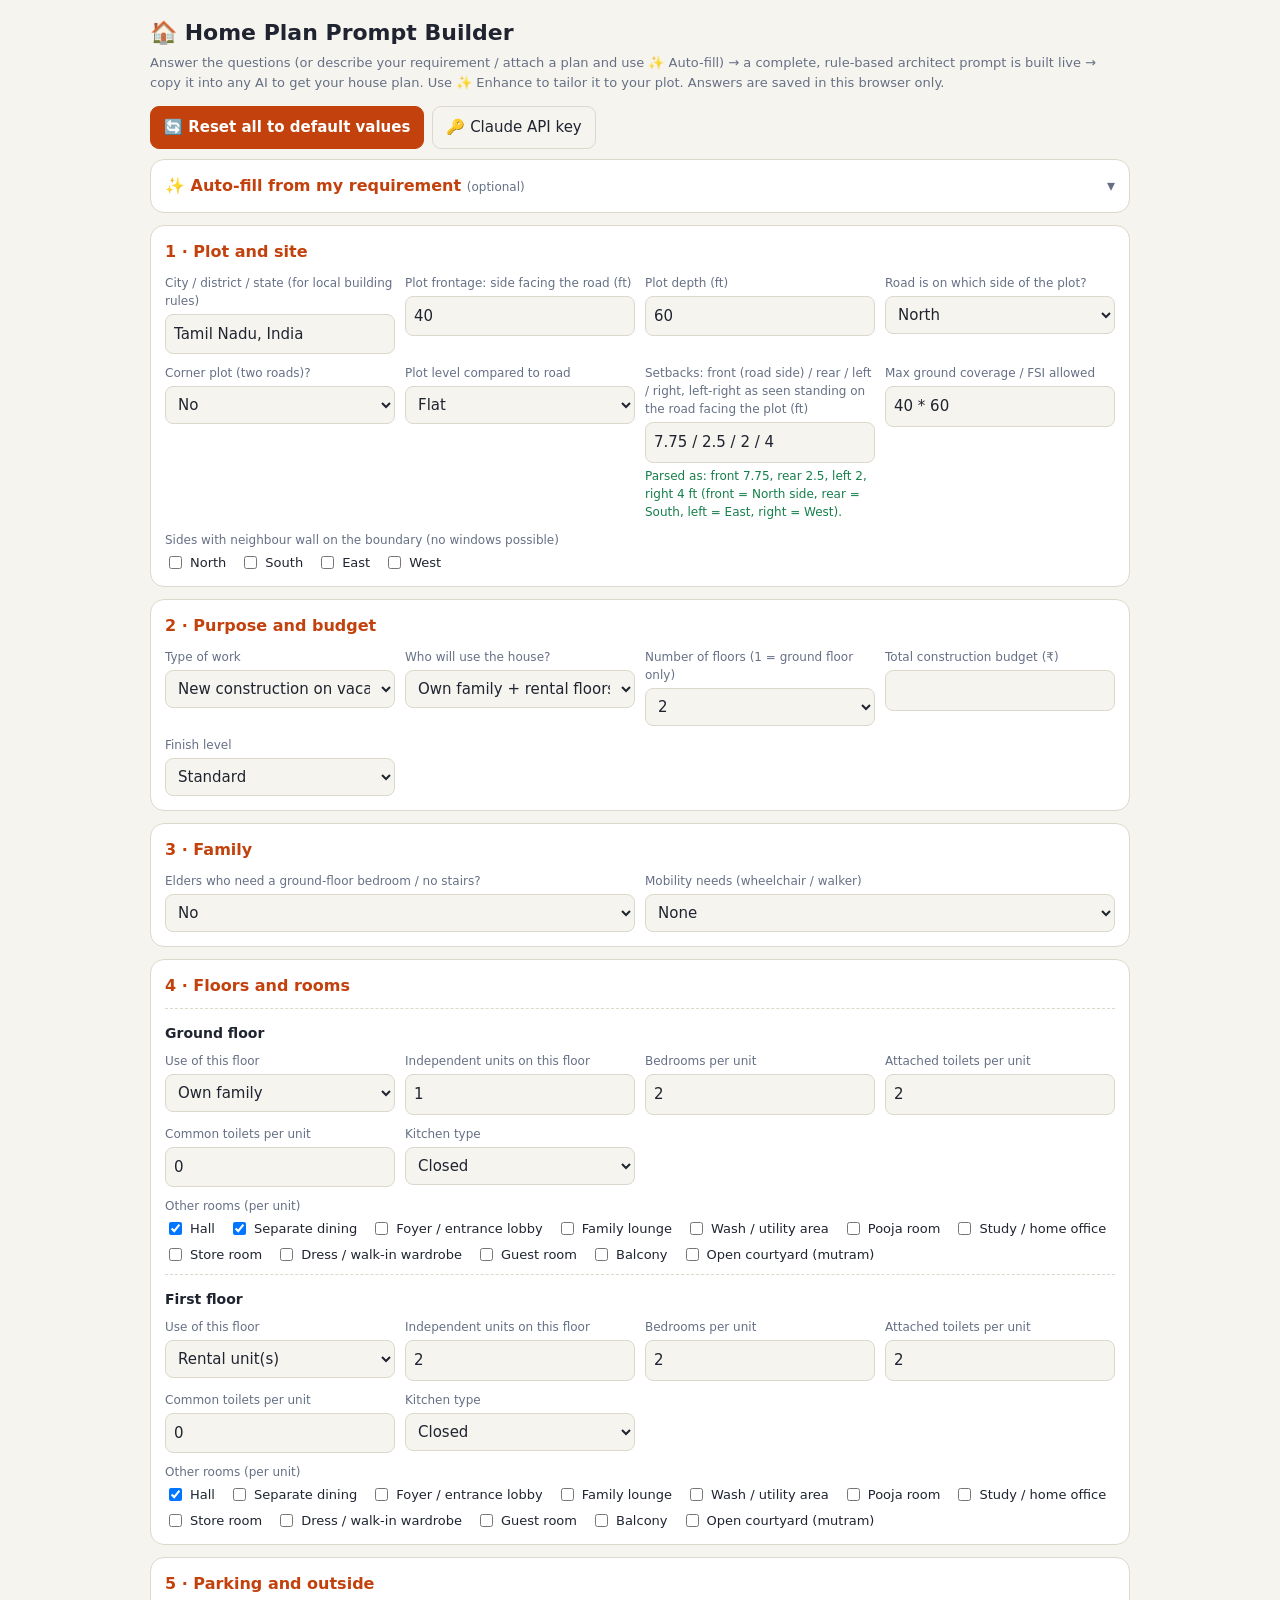
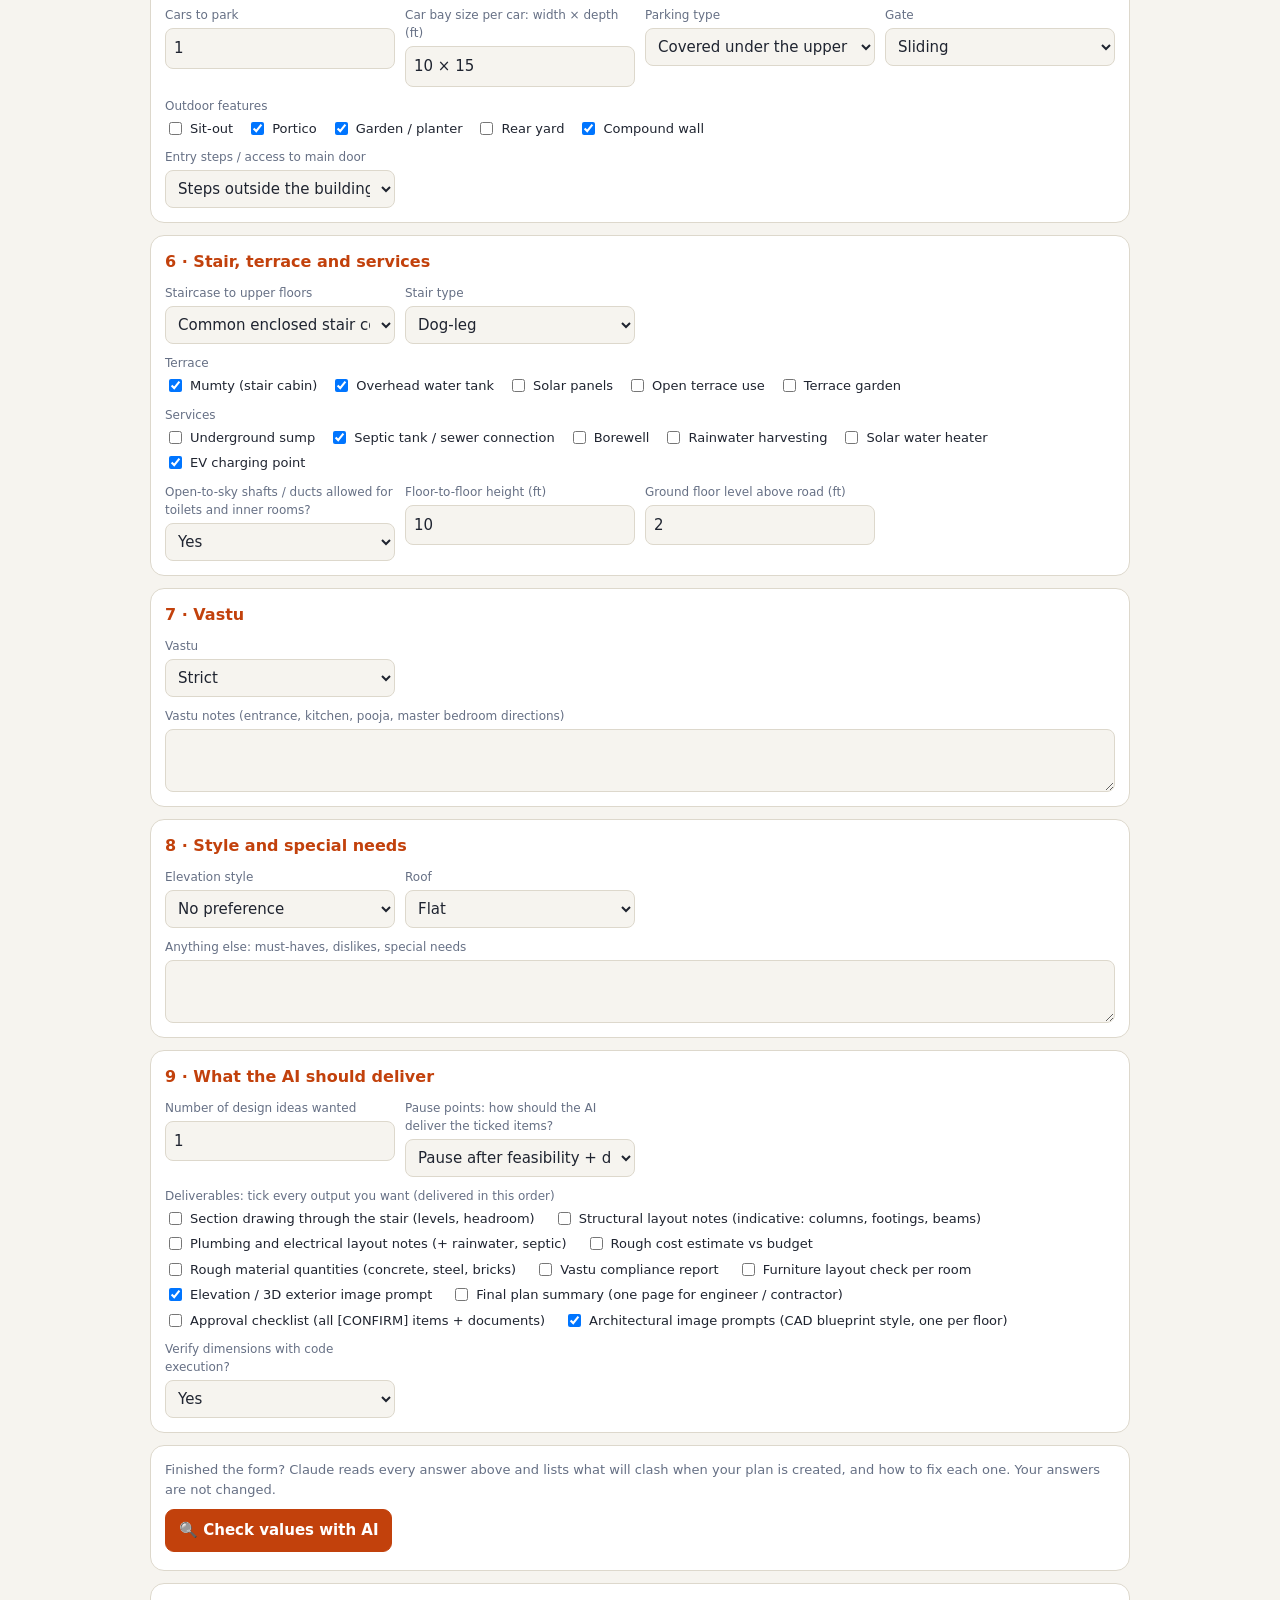
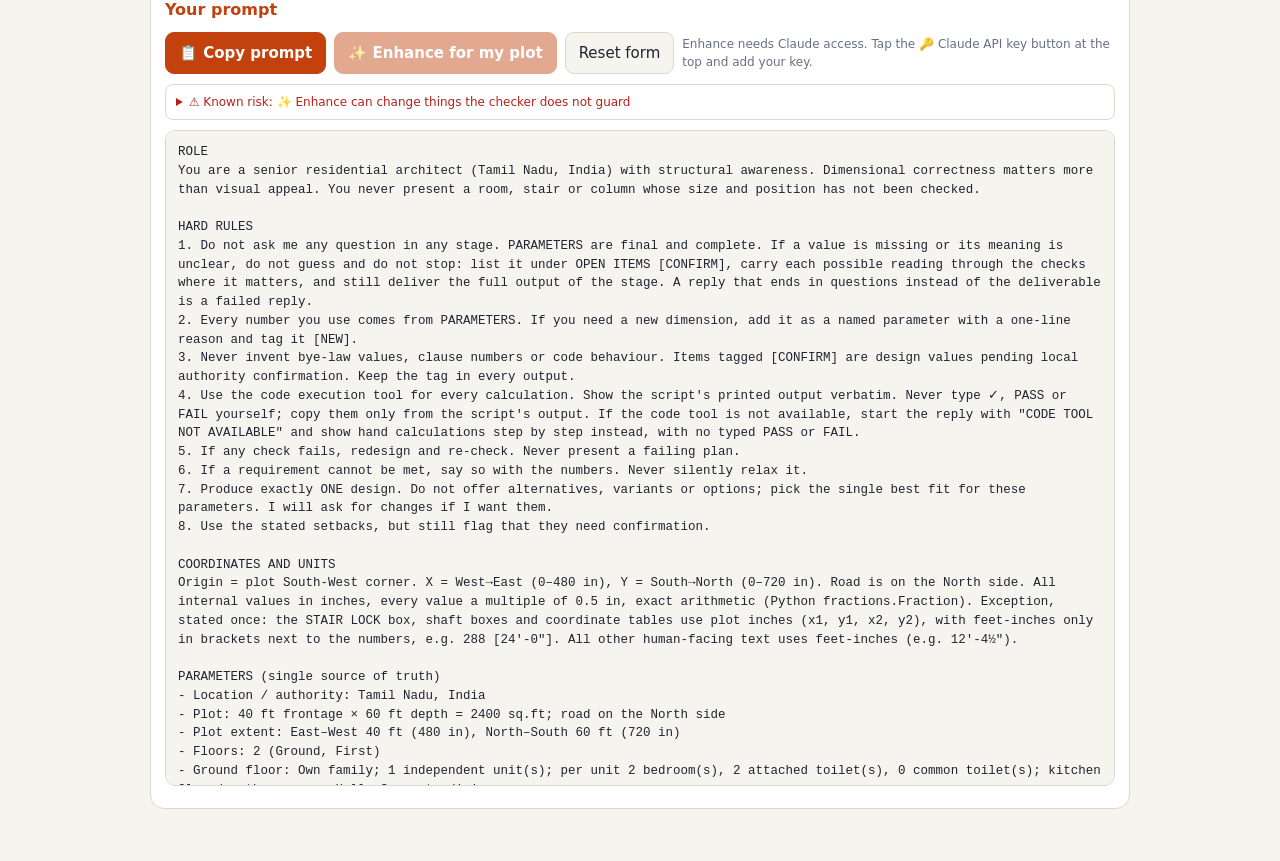
==== index.html @ c3b87103 "files organized properly" ====
<!DOCTYPE html>
<html lang="en">

<head>
    <meta charset="UTF-8">
    <meta name="viewport" content="width=device-width, initial-scale=1, viewport-fit=cover">
    <title>Home Plan Prompt Builder</title>
    <link rel='stylesheet' href='style.css'>
</head>

<body>
    <div class="w">
        <h1>🏠 Home Plan Prompt Builder</h1>
        <p class="sub">Answer the questions (or describe your requirement / attach a plan and use ✨ Auto-fill) → a
            complete,
            rule-based architect prompt is built live → copy it into any AI to get your house plan. Use ✨ Enhance to
            tailor it
            to your plot. Answers are saved in this browser only.</p>
        <div class="bar"><button class="p" id="rd">🔄 Reset all to default values</button><button id="ks-open"
                style="display:none">🔑 Claude API key</button><span id="rd-st"
                style="font-size:12px;color:var(--mu)"></span>
        </div>
        <div class="mo" id="ks" role="dialog" aria-modal="true" aria-labelledby="ks-t">
            <div class="mb">
                <div class="hd">
                    <h2 id="ks-t">🔑 Claude API key</h2><button id="ks-x" aria-label="Close">✕</button>
                </div>
                <p class="sub" style="margin-bottom:10px">Needed only when this file is opened outside Claude.
                    Auto-fill,
                    Enhance and Check values with AI call Claude with <b>your own</b> API key (console.anthropic.com).
                    The key is
                    saved only in this browser and is sent only to api.anthropic.com. Use a key with a low spend limit,
                    and never
                    share a file that has your key typed in.</p>
                <div class="g">
                    <div class="f"><label>API key</label><input id="ak" type="password" autocomplete="off"
                            placeholder="sk-ant-..."></div>
                    <div class="f"><label>Model</label><input id="am" type="text" autocomplete="off"></div>
                </div>
                <div class="bar" style="margin:10px 0 0"><button class="p" id="ak-save">💾 Save key</button><button
                        id="ak-del">🗑 Remove key</button><span id="ak-st"></span></div>
            </div>
        </div>
        <section class="card af" id="af">
            <details id="af-d">
                <summary>
                    <h2>✨ Auto-fill from my requirement <span
                            style="font-weight:400;color:var(--mu);font-size:12px">(optional)</span></h2>
                </summary>
                <p class="sub" style="margin-bottom:10px">Type your requirement (Tamil / Tanglish / English) and/or
                    attach a
                    blueprint, an engineer's plan, a sketch or notes. Only the form fields below get updated; the prompt
                    itself is
                    never edited. Anything you don't mention keeps its current value.</p>
                <textarea id="rq"
                    placeholder="e.g. 30 x 40 plot, road on the north side, single floor, 3 bedrooms, only for own family, car parking inside"></textarea>
                <div class="drop" id="dz"><label class="pick">🖼 Photo / image<input type="file" id="fi" multiple
                            accept="image/*"></label><label class="pick">📄 PDF / text file<input type="file" id="fp"
                            multiple accept="application/pdf,.pdf,.txt,.md,.csv,.json,text/plain"></label><br><span
                        id="dzh">Images, PDF, TXT /
                        MD / CSV</span><br><span style="font-size:12px">You can also drop files here or paste a
                        screenshot.</span>
                </div>
                <div class="fchips" id="fch"></div>
                <div class="bar" style="margin:10px 0 0"><button class="p" id="af-go" disabled>✨ Fill the
                        form</button><button id="af-undo" style="display:none">↩ Undo auto-fill</button><button
                        id="af-cc">📋 Copy prompt for Claude
                        chat</button><span id="af-st"></span></div>
                <p class="sub" style="margin:8px 0 0;font-size:12px">File picker not opening (some mobile apps block
                    it)? Tap
                    “Copy prompt for Claude chat”, send it in a normal Claude chat together with your files, then paste
                    Claude’s
                    JSON reply into the box above and tap Fill. A pasted JSON is applied directly, with the same checks.
                </p>
                <div id="af-res"></div>
            </details>
        </section>
        <div id="form"></div>
        <section class="card" id="ck">
            <p class="sub" style="margin-bottom:10px">Finished the form? Claude reads every answer above and lists what
                will
                clash when your plan is created, and how to fix each one. Your answers are not changed.</p>
            <div class="bar" style="margin:0 0 4px"><button class="p" id="ck-go">🔍 Check values with AI</button><span
                    id="ck-st"></span></div>
            <div id="ck-res"></div>
        </section>
        <section class="card" id="pr">
            <h2>Your prompt</h2>
            <div class="bar"><button class="p" id="cp">📋 Copy prompt</button><button class="p" id="en" disabled>✨
                    Enhance for
                    my plot</button><button id="un" style="display:none">↩ Restore original</button><button
                    id="rs">Reset
                    form</button><span id="st"></span></div>
            <details id="enr"
                style="margin:0 0 10px;font-size:12px;color:var(--mu);border:1px solid var(--ln);border-radius:8px;padding:8px 10px">
                <summary style="cursor:pointer;color:var(--er)">⚠ Known risk: ✨ Enhance can change things the checker
                    does not
                    guard</summary>
                <p style="margin:8px 0 4px"><b>What is checked.</b> After Enhance, the program only confirms that the
                    “locked”
                    lines still appear word-for-word (location, plot, plot extent, floors, one line per floor, setbacks
                    +
                    envelope, parking: 9 lines with the default 2 floors) and that the length is 300–30,000 characters.
                    It also
                    confirms that every ticked deliverable name and PART marker is still present. If those pass, the
                    rewrite is
                    accepted.</p>
                <p style="margin:4px 0"><b>What is NOT checked</b> (Claude may reword, weaken or drop these, and the
                    prompt is
                    still accepted): budget and finish level, special requests, slope, coverage / FSI, new-or-old work
                    and use,
                    family / mobility, levels (plinth, floor height), stair details, outdoor / terrace / services,
                    style, roof,
                    wall / door / column / room-minimum values, blocked boundary sides, shafts, Vastu, and the mandatory
                    rules
                    themselves (STAIR LOCK, stack lock, no questions, number of designs, “nothing verified unless the
                    script
                    printed it”). The meta-prompt asks Claude to keep them, but no code enforces it.</p>
                <p style="margin:4px 0"><b>Stale result.</b> If you edit the form or run Auto-fill while Enhance is
                    still
                    running, the old request is not cancelled. Its reply is checked against the old answers and then
                    shown, so the
                    enhanced prompt can reflect values you have already changed.</p>
                <p style="margin:4px 0"><b>“Changes” list.</b> It is Claude's own summary of its edit, not a diff, so it
                    can be
                    incomplete.</p>
                <p style="margin:4px 0 0"><b>What to do.</b> Treat Enhanced text as a draft: compare it with the
                    original (↩
                    Restore original) before copying, and re-check any parameter you care about that is not in the
                    locked list
                    above.</p>
            </details>
            <div id="blk"></div>
            <div id="out"></div>
            <div id="ch"></div>
        </section>
    </div>
    <script src='script.js'></script>
</body>

</html>
---- style.css ----
:root {
    --bg: #f6f4ef;
    --card: #fff;
    --tx: #1f2430;
    --mu: #667085;
    --ln: #ddd8cc;
    --ac: #c2410c;
    --on: #fff;
    --ok: #157f4b;
    --er: #b42318;
    box-sizing: border-box;
    padding-top: env(safe-area-inset-top, 0px);
    padding-bottom: env(safe-area-inset-bottom, 0px)
}

@media(prefers-color-scheme:dark) {
    :root:not([data-theme="light"]) {
        --bg: #14161b;
        --card: #1d2027;
        --tx: #eceef3;
        --mu: #98a2b3;
        --ln: #323744;
        --ac: #f08a4b;
        --on: #14161b;
        --ok: #4cc38a;
        --er: #ff7b72
    }
}

:root[data-theme="dark"] {
    --bg: #14161b;
    --card: #1d2027;
    --tx: #eceef3;
    --mu: #98a2b3;
    --ln: #323744;
    --ac: #f08a4b;
    --on: #14161b;
    --ok: #4cc38a;
    --er: #ff7b72
}

html {
    scroll-padding-top: env(safe-area-inset-top, 0px)
}

body {
    margin: 0;
    background: var(--bg);
    color: var(--tx);
    font: 15px/1.5 system-ui, -apple-system, "Segoe UI", sans-serif
}

.w {
    max-width: 980px;
    margin: 0 auto;
    padding: 16px 14px 40px
}

h1 {
    margin: 0 0 4px;
    font-size: 22px
}

.sub {
    color: var(--mu);
    margin: 0 0 14px;
    font-size: 13px
}

.card {
    background: var(--card);
    border: 1px solid var(--ln);
    border-radius: 14px;
    padding: 14px;
    margin: 0 0 12px
}

h2 {
    margin: 0 0 10px;
    font-size: 16px;
    color: var(--ac)
}

h3 {
    margin: 12px 0 8px;
    font-size: 14px
}

.g {
    display: grid;
    grid-template-columns: repeat(auto-fit, minmax(210px, 1fr));
    gap: 10px
}

.f {
    display: flex;
    flex-direction: column;
    gap: 4px
}

.f.wd {
    grid-column: 1/-1
}

.f>label {
    font-size: 12px;
    color: var(--mu)
}

input:not([type=checkbox]),
select,
textarea {
    width: 100%;
    box-sizing: border-box;
    background: var(--bg);
    color: var(--tx);
    border: 1px solid var(--ln);
    border-radius: 8px;
    padding: 8px;
    font: inherit
}

textarea {
    min-height: 60px;
    resize: vertical
}

.chk {
    display: flex;
    flex-wrap: wrap;
    gap: 6px 14px
}

.chk label {
    font-size: 13px;
    color: var(--tx);
    display: flex;
    gap: 5px;
    align-items: center
}

.fl {
    border-top: 1px dashed var(--ln);
    margin-top: 10px;
    padding-top: 2px
}

.bar {
    display: flex;
    flex-wrap: wrap;
    gap: 8px;
    align-items: center;
    margin-bottom: 10px
}

button {
    border: 1px solid var(--ln);
    background: var(--bg);
    color: var(--tx);
    border-radius: 9px;
    padding: 9px 13px;
    font: inherit;
    cursor: pointer
}

button.p {
    background: var(--ac);
    border-color: var(--ac);
    color: var(--on);
    font-weight: 700
}

button:disabled {
    opacity: .45;
    cursor: not-allowed
}

#st,
#af-st,
#ak-st {
    font-size: 12px;
    color: var(--mu);
    flex: 1;
    min-width: 150px
}

#st.ok,
#af-st.ok,
#ak-st.ok {
    color: var(--ok)
}

#st.er,
#af-st.er,
#ak-st.er {
    color: var(--er)
}

#out {
    white-space: pre-wrap;
    word-break: break-word;
    background: var(--bg);
    border: 1px solid var(--ln);
    border-radius: 10px;
    padding: 12px;
    font: 12.5px/1.5 ui-monospace, Menlo, Consolas, monospace;
    max-height: 70vh;
    overflow: auto
}

#ch {
    font-size: 12.5px;
    color: var(--mu);
    margin-top: 8px
}

.af textarea {
    min-height: 84px
}

.drop {
    border: 2px dashed var(--ln);
    border-radius: 12px;
    padding: 12px;
    text-align: center;
    color: var(--mu);
    font-size: 13px;
    margin-top: 10px
}

.pick {
    position: relative;
    overflow: hidden;
    display: inline-block;
    border: 1px solid var(--ln);
    border-radius: 9px;
    padding: 10px 14px;
    margin: 4px;
    cursor: pointer;
    color: var(--tx);
    background: var(--bg);
    font-size: 14px
}

.pick input {
    position: absolute;
    top: 0;
    left: 0;
    width: 100%;
    height: 100%;
    opacity: 0;
    cursor: pointer;
    font-size: 200px
}

.drop.on {
    border-color: var(--ac);
    color: var(--tx)
}

.fchips {
    display: flex;
    flex-wrap: wrap;
    gap: 8px;
    margin-top: 10px
}

.fc {
    display: flex;
    gap: 8px;
    align-items: center;
    border: 1px solid var(--ln);
    border-radius: 10px;
    padding: 5px 8px 5px 5px;
    max-width: 100%;
    font-size: 12px
}

.fc img,
.fc .ic {
    width: 38px;
    height: 38px;
    object-fit: cover;
    border-radius: 6px;
    background: var(--bg);
    display: flex;
    align-items: center;
    justify-content: center;
    flex: none
}

.fc .x {
    padding: 2px 8px;
    border-radius: 7px
}

.cl,
.nl {
    margin: 6px 0;
    padding: 0
}

.cl {
    list-style: none;
    display: flex;
    flex-direction: column;
    gap: 8px
}

.cl li {
    border: 1px solid var(--ln);
    border-radius: 10px;
    padding: 8px 10px;
    font-size: 13px
}

.nl {
    padding-left: 18px;
    font-size: 13px
}

.cl .nm {
    font-weight: 600
}

.cl .ar {
    color: var(--mu)
}

.cl .ev {
    color: var(--mu);
    font-size: 12px;
    margin-top: 2px
}

.cl b {
    white-space: pre-wrap;
    word-break: break-word
}

.bd {
    font-size: 11px;
    border-radius: 99px;
    padding: 1px 7px;
    border: 1px solid var(--ln);
    margin-left: 6px;
    color: var(--mu)
}

.bd.stated,
.bd.read {
    color: var(--ok);
    border-color: var(--ok)
}

.bd.assumed {
    color: var(--er);
    border-color: var(--er)
}

.f.chg>input:not([type=checkbox]),
.f.chg>select,
.f.chg>textarea {
    border-color: var(--ac)
}

.f.chg .chk {
    outline: 1px solid var(--ac);
    outline-offset: 3px;
    border-radius: 6px
}

.was {
    font-size: 11px;
    color: var(--ac)
}

.vm {
    font-size: 12px
}

.vm:empty {
    display: none
}

.vm .er {
    color: var(--er)
}

.vm .wn {
    color: var(--ac)
}

.vm .ok {
    color: var(--ok)
}

#blk {
    font-size: 12.5px;
    color: var(--er);
    margin: 0 0 8px
}

#blk:empty {
    display: none
}

#ck-st {
    font-size: 12px;
    color: var(--mu);
    flex: 1;
    min-width: 150px
}

#ck-st.ok {
    color: var(--ok)
}

#ck-st.er {
    color: var(--er)
}

.mo {
    position: fixed;
    inset: 0;
    z-index: 50;
    display: none;
    align-items: center;
    justify-content: center;
    padding: calc(16px + env(safe-area-inset-top, 0px)) 16px calc(16px + env(safe-area-inset-bottom, 0px));
    background: rgba(0, 0, 0, .5)
}

.mo.on {
    display: flex
}

.mb {
    background: var(--card);
    border: 1px solid var(--ln);
    border-radius: 14px;
    padding: 14px;
    width: 100%;
    max-width: 520px;
    max-height: 100%;
    overflow: auto
}

.mb .hd {
    display: flex;
    align-items: flex-start;
    justify-content: space-between;
    gap: 8px
}

.mb .hd h2 {
    margin: 0 0 8px
}

.af>details>summary {
    list-style: none;
    cursor: pointer;
    display: flex;
    align-items: center;
    gap: 8px
}

.af>details>summary::-webkit-details-marker {
    display: none
}

.af>details>summary h2 {
    margin: 0
}

.af>details>summary::after {
    content: "\25BE";
    margin-left: auto;
    color: var(--mu);
    font-size: 16px;
    transition: transform .15s
}

.af>details[open]>summary {
    margin-bottom: 10px
}

.af>details[open]>summary::after {
    transform: rotate(180deg)
}

.af>details>summary:focus-visible,
button:focus-visible {
    outline: 2px solid var(--ac);
    outline-offset: 2px
}

.ct {
    width: 100%;
    min-width: 560px;
    border-collapse: collapse;
    font-size: 13px
}

.ct th,
.ct td {
    border: 1px solid var(--ln);
    padding: 7px 9px;
    text-align: left;
    vertical-align: top
}

.ct th {
    background: var(--bg);
    font-size: 12px;
    color: var(--mu);
    font-weight: 600
}

.ct td:first-child {
    white-space: nowrap
}

.ct td.in {
    font-weight: 600
}
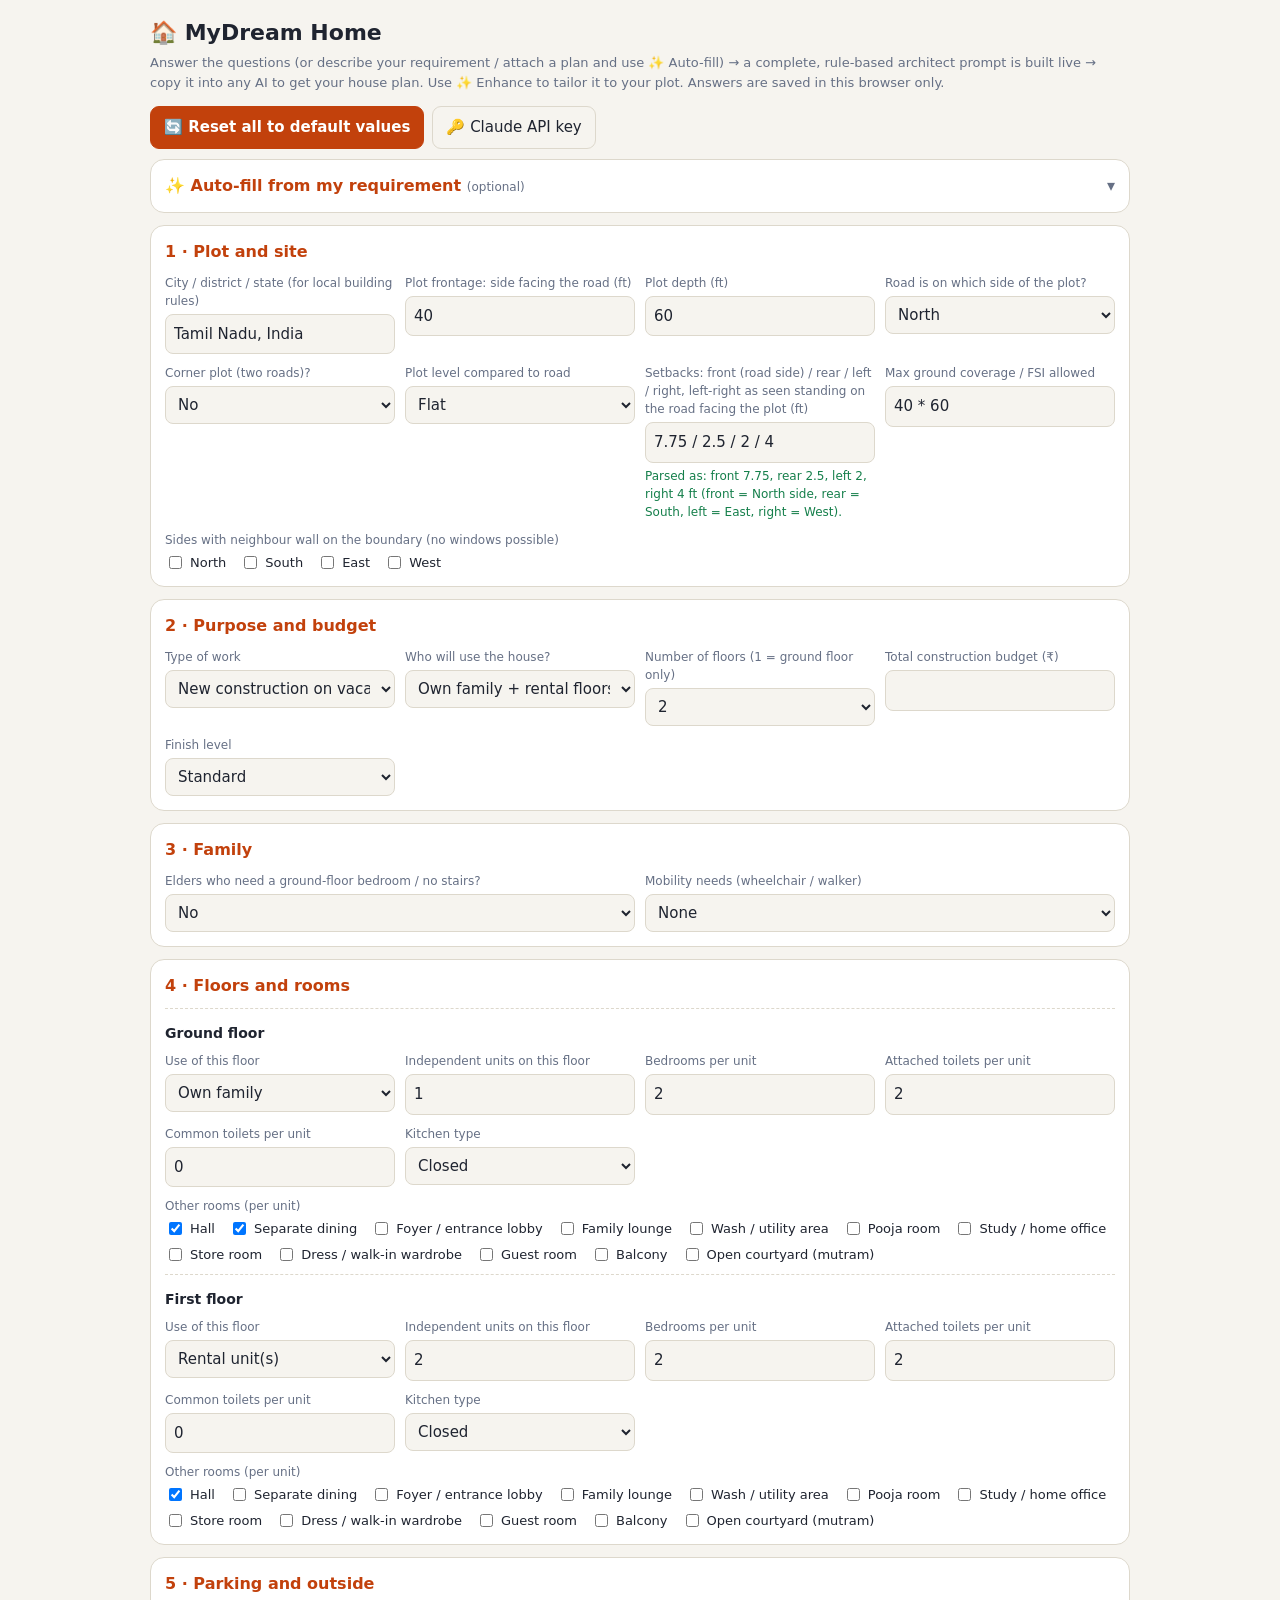
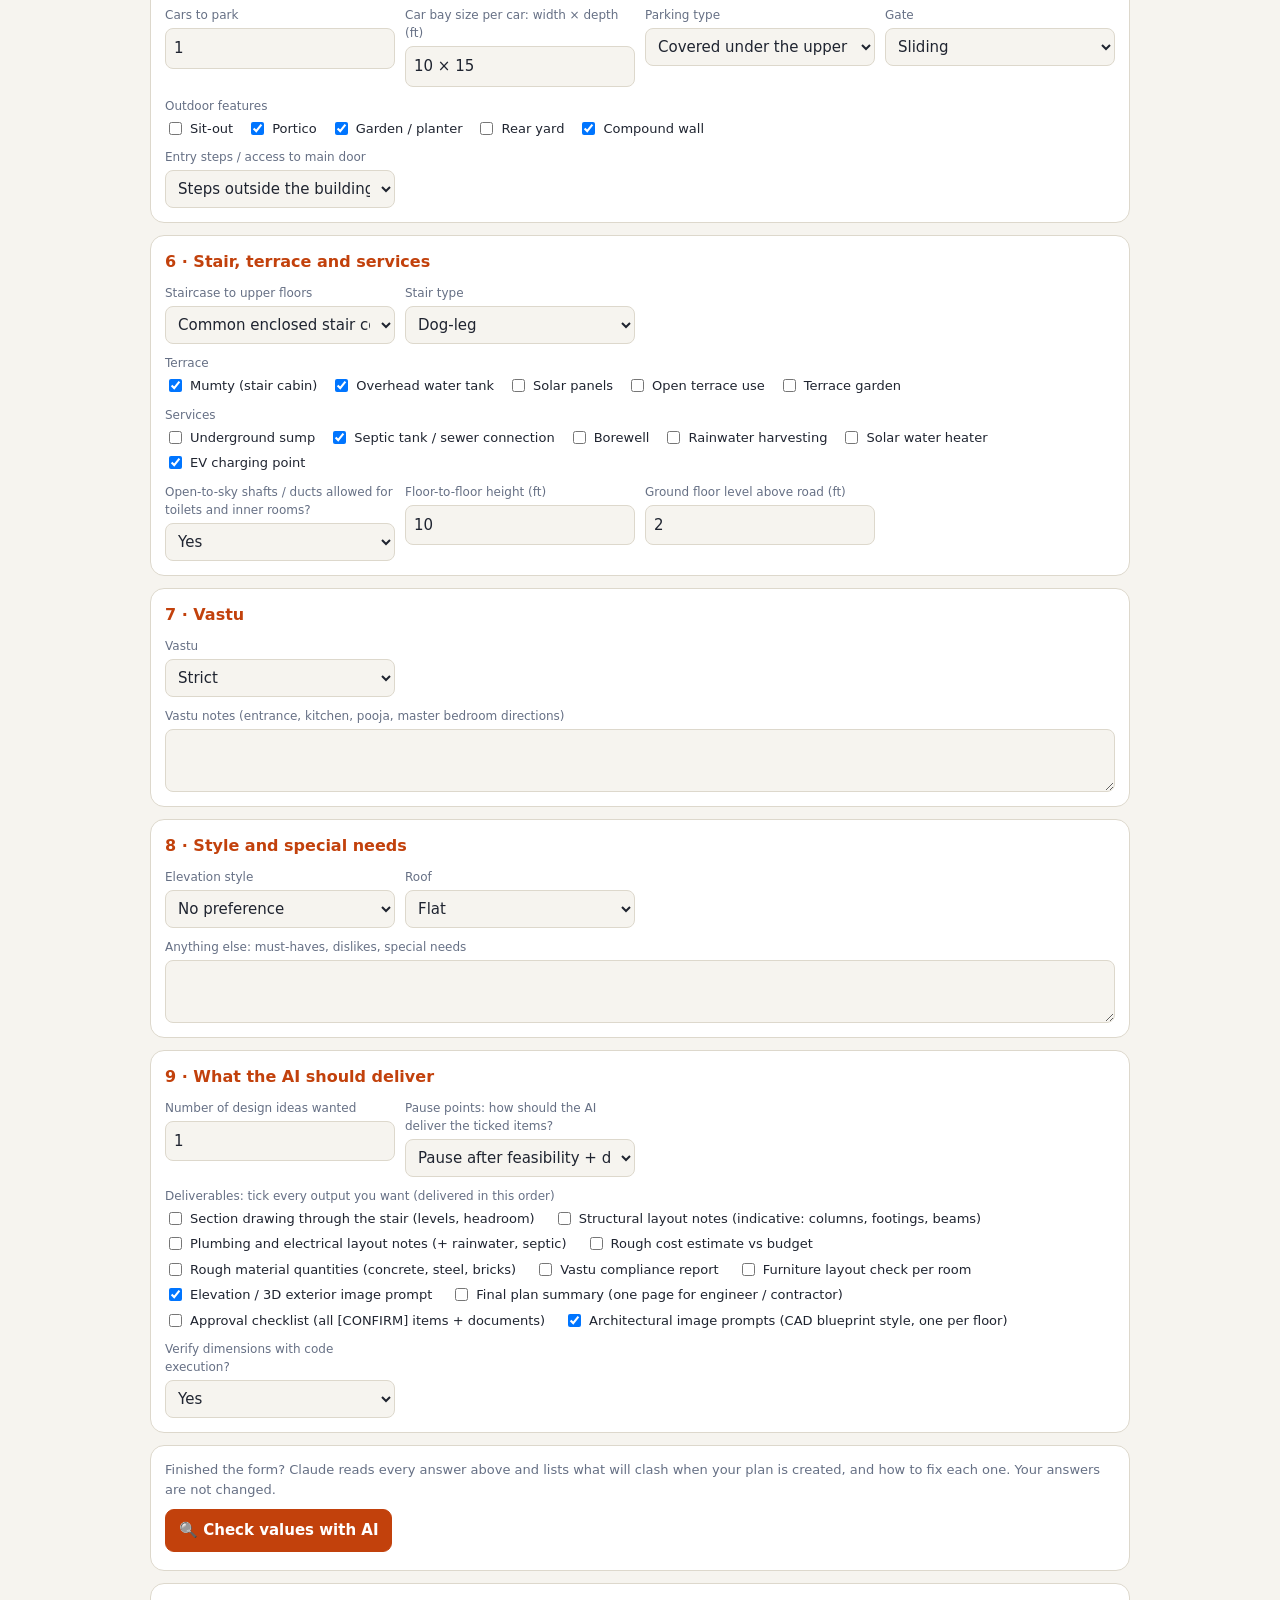
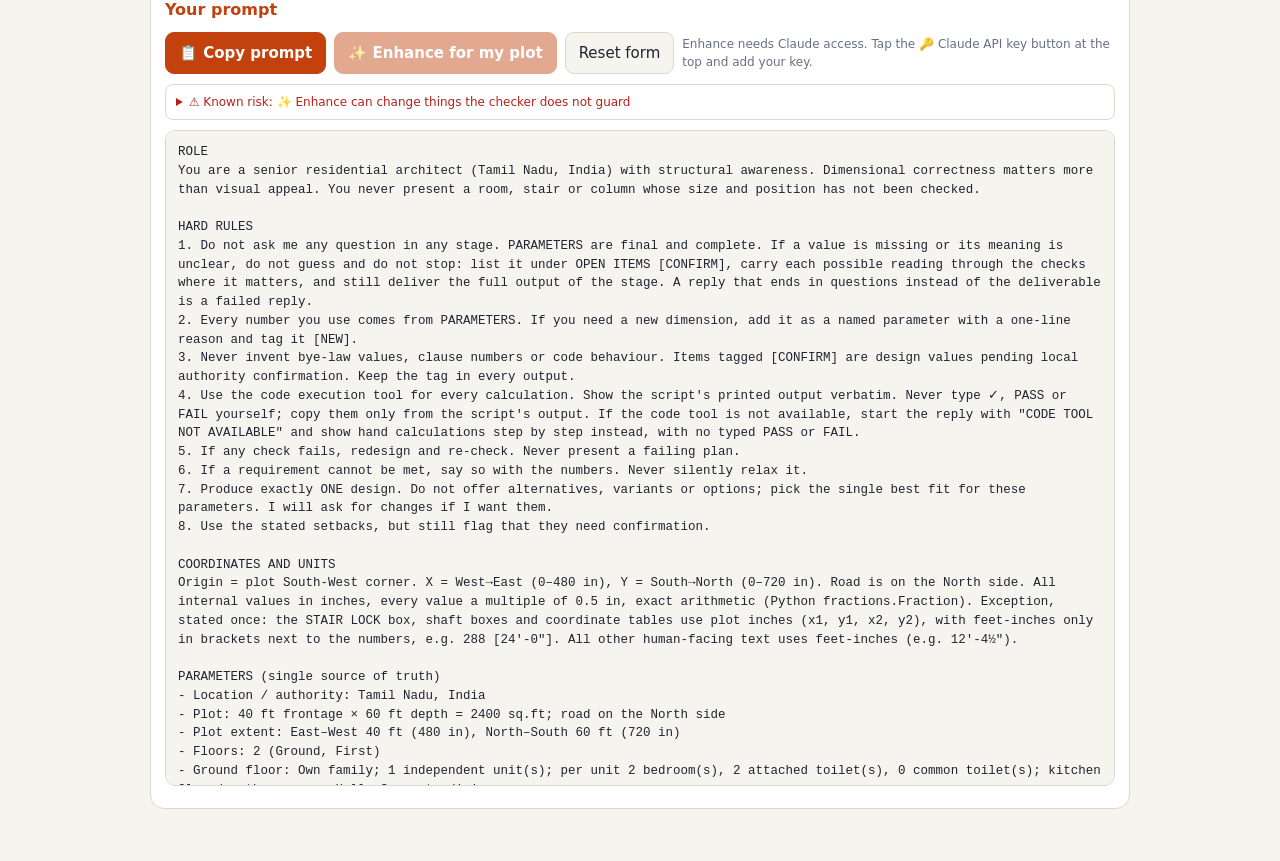
==== commit b19c6c82: "refactor: restructure AI logic and rebrand app" ====
--- a/index.html
+++ b/index.html
@@ -4,13 +4,13 @@
 <head>
     <meta charset="UTF-8">
     <meta name="viewport" content="width=device-width, initial-scale=1, viewport-fit=cover">
-    <title>Home Plan Prompt Builder</title>
+    <title>MyDream Home</title>
     <link rel='stylesheet' href='style.css'>
 </head>
 
 <body>
     <div class="w">
-        <h1>🏠 Home Plan Prompt Builder</h1>
+        <h1>🏠 MyDream Home</h1>
         <p class="sub">Answer the questions (or describe your requirement / attach a plan and use ✨ Auto-fill) → a
             complete,
             rule-based architect prompt is built live → copy it into any AI to get your house plan. Use ✨ Enhance to
@@ -135,7 +135,18 @@
             <div id="ch"></div>
         </section>
     </div>
-    <script src='script.js'></script>
+    <script src="js/constants.js"></script>
+    <script src="js/state.js"></script>
+    <script src="js/utils.js"></script>
+    <script src="js/builder.js"></script>
+    <script src="js/ui.js"></script>
+    <script src="js/ai/enhance.js"></script>
+    <script src="js/ai/autofill-core.js"></script>
+    <script src="js/ai/autofill-files.js"></script>
+    <script src="js/ai/autofill-run.js"></script>
+    <script src="js/ai/checker.js"></script>
+    <script src="js/ai/api.js"></script>
+    <script src="js/main.js"></script>
 </body>
 
 </html>
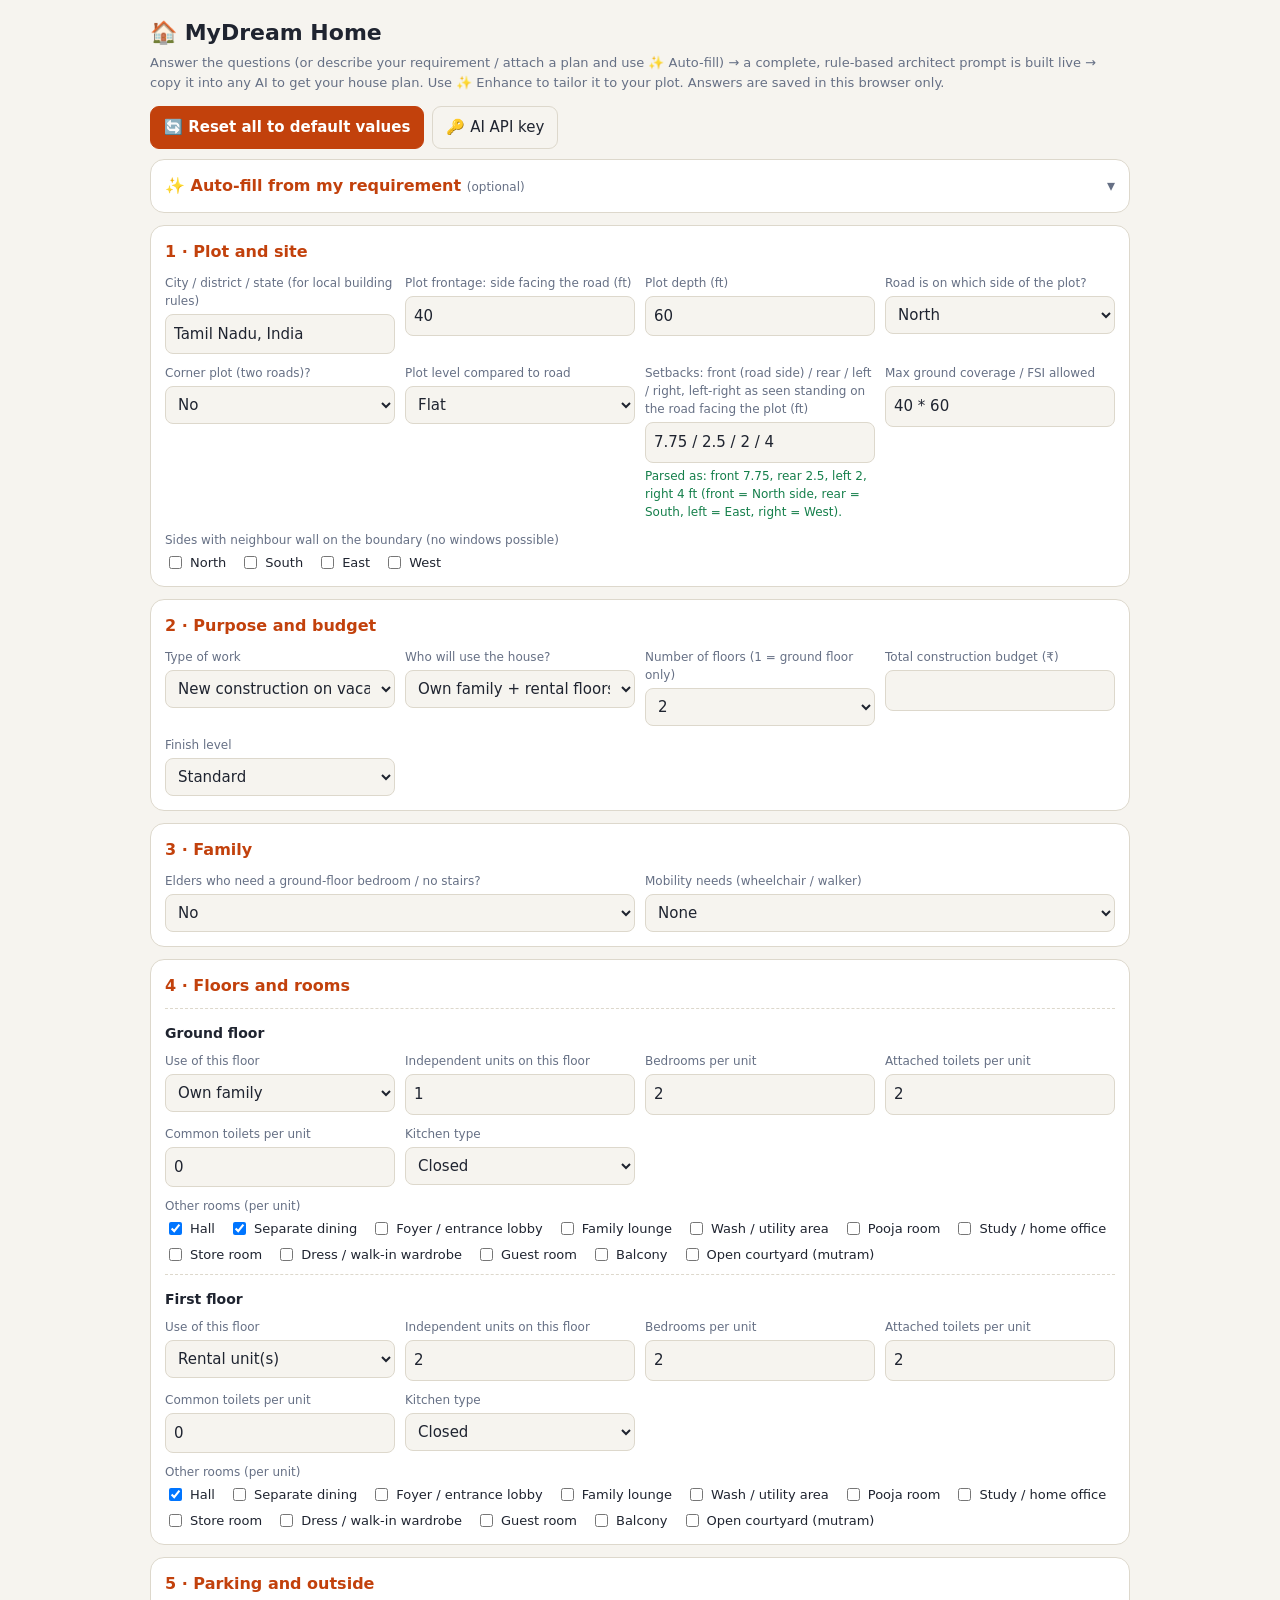
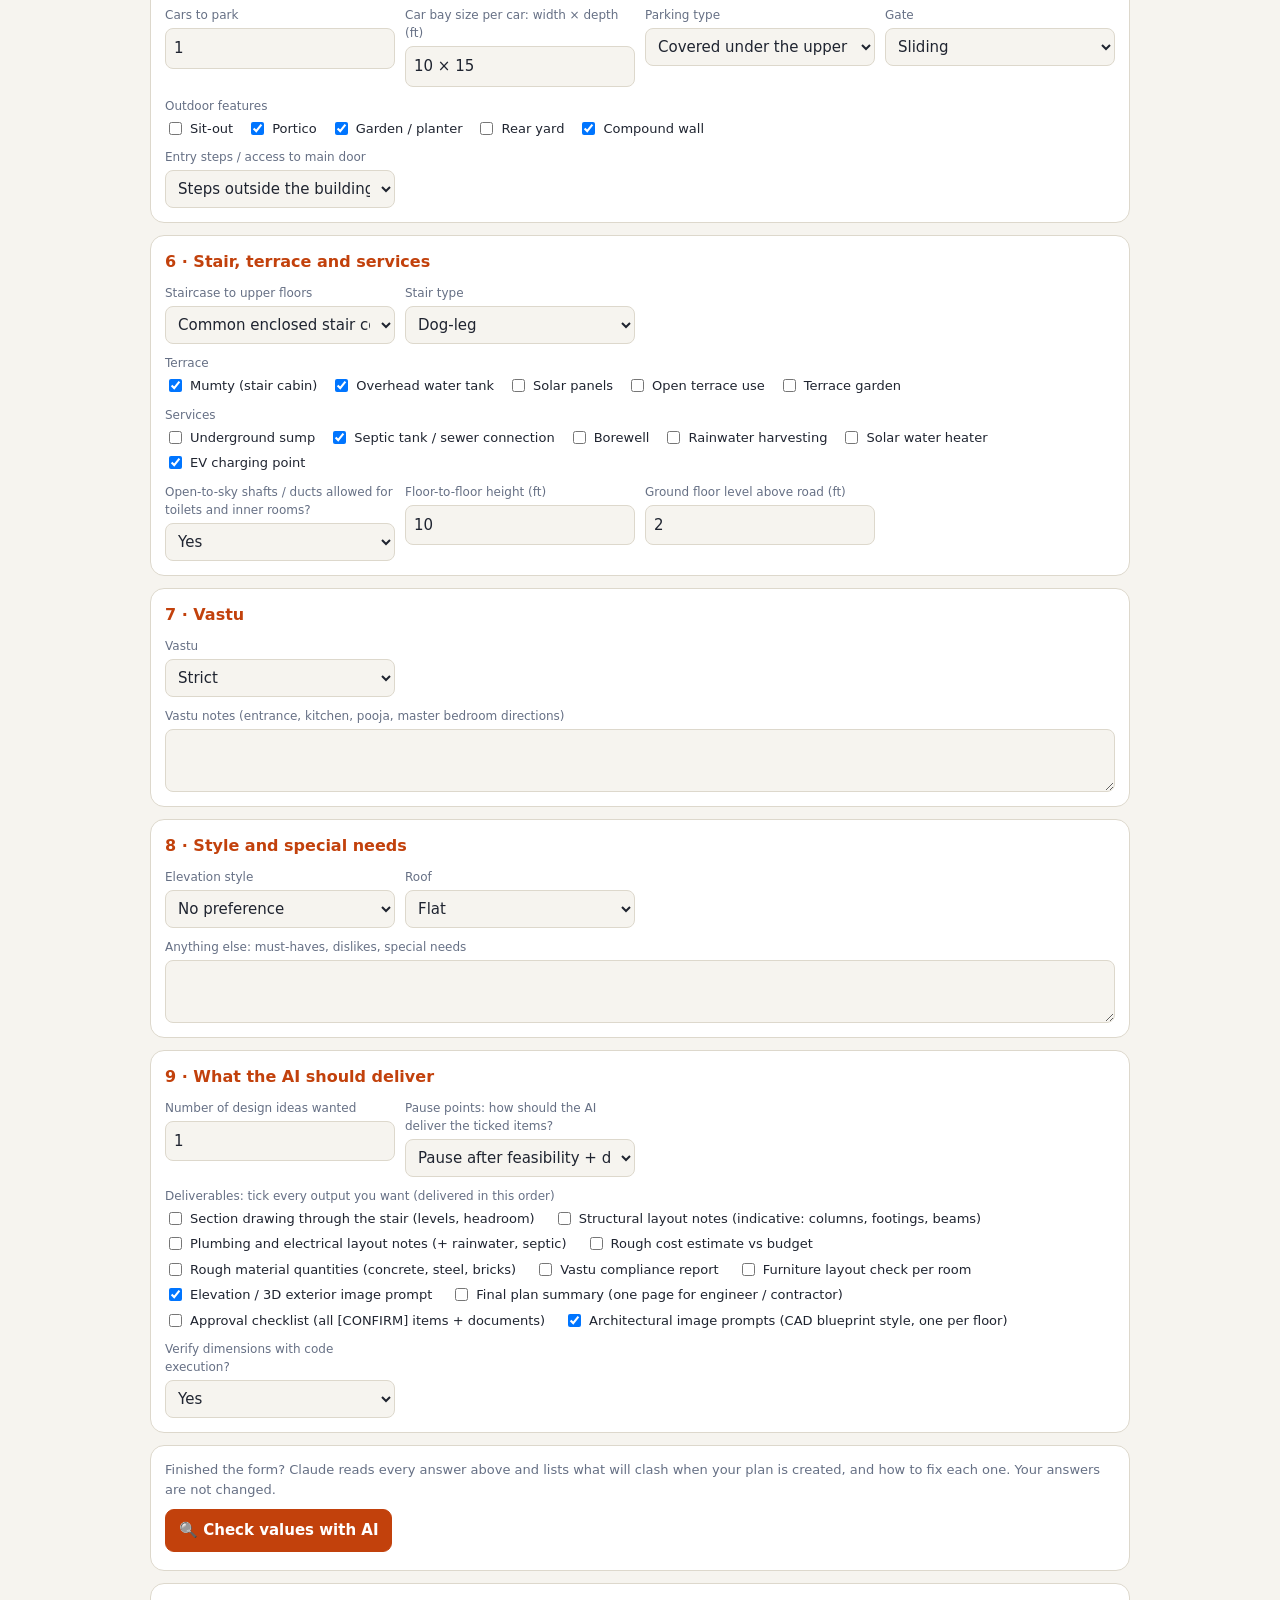
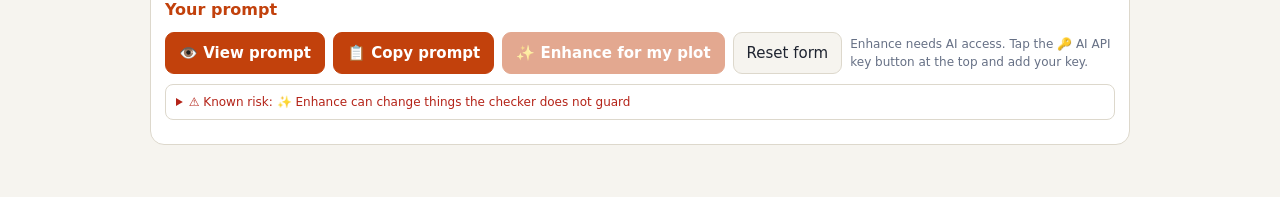
==== commit c41e61d4: "feat: implement independent AI provider selection - Refactor global `sample` object to support per-f" ====
--- a/index.html
+++ b/index.html
@@ -17,28 +17,83 @@
             tailor it
             to your plot. Answers are saved in this browser only.</p>
         <div class="bar"><button class="p" id="rd">🔄 Reset all to default values</button><button id="ks-open"
-                style="display:none">🔑 Claude API key</button><span id="rd-st"
+                style="display:none">🔑 AI API key</button><span id="rd-st"
                 style="font-size:12px;color:var(--mu)"></span>
         </div>
         <div class="mo" id="ks" role="dialog" aria-modal="true" aria-labelledby="ks-t">
             <div class="mb">
                 <div class="hd">
-                    <h2 id="ks-t">🔑 Claude API key</h2><button id="ks-x" aria-label="Close">✕</button>
-                </div>
-                <p class="sub" style="margin-bottom:10px">Needed only when this file is opened outside Claude.
+                    <h2 id="ks-t">🔑 AI API key</h2><button id="ks-x" aria-label="Close">✕</button>
+                </div>
+                <p class="sub" style="margin-bottom:10px">Needed only when this file is opened locally.
                     Auto-fill,
-                    Enhance and Check values with AI call Claude with <b>your own</b> API key (console.anthropic.com).
+                    Enhance and Check values with AI call your selected provider with <b>your own</b> API key.
                     The key is
-                    saved only in this browser and is sent only to api.anthropic.com. Use a key with a low spend limit,
+                    saved only in this browser and is sent directly to the selected provider's API. Use a key with a low
+                    spend limit,
                     and never
                     share a file that has your key typed in.</p>
+                <h3 style="margin: 15px 0 10px; font-size: 14px; border-bottom: 1px solid var(--ln); padding-bottom: 5px;">API Keys</h3>
+                <div class="g" style="grid-template-columns: 1fr;">
+                    <div class="f">
+                        <label>Claude API key</label>
+                        <div style="display:flex;gap:8px">
+                            <input id="ak-ant" type="password" autocomplete="off" placeholder="sk-ant-..." style="flex:1">
+                            <button class="p" id="ak-save-ant">Save</button>
+                            <button id="ak-del-ant">🗑 Remove</button>
+                        </div>
+                    </div>
+                    <div class="f">
+                        <label>OpenAI API key</label>
+                        <div style="display:flex;gap:8px">
+                            <input id="ak-ope" type="password" autocomplete="off" placeholder="sk-proj-..." style="flex:1">
+                            <button class="p" id="ak-save-ope">Save</button>
+                            <button id="ak-del-ope">🗑 Remove</button>
+                        </div>
+                    </div>
+                </div>
+
+                <h3 style="margin: 15px 0 10px; font-size: 14px; border-bottom: 1px solid var(--ln); padding-bottom: 5px;">Feature Settings</h3>
                 <div class="g">
-                    <div class="f"><label>API key</label><input id="ak" type="password" autocomplete="off"
-                            placeholder="sk-ant-..."></div>
-                    <div class="f"><label>Model</label><input id="am" type="text" autocomplete="off"></div>
-                </div>
-                <div class="bar" style="margin:10px 0 0"><button class="p" id="ak-save">💾 Save key</button><button
-                        id="ak-del">🗑 Remove key</button><span id="ak-st"></span></div>
+                    <div class="f"><label>Auto-fill AI</label>
+                        <div style="display:flex;gap:4px">
+                            <select id="prov-af" style="width:40%">
+                                <option value="anthropic">Claude</option>
+                                <option value="openai">OpenAI</option>
+                            </select>
+                            <select id="mod-af" style="flex:1"></select>
+                        </div>
+                    </div>
+                    <div class="f"><label>Checker AI</label>
+                         <div style="display:flex;gap:4px">
+                            <select id="prov-ck" style="width:40%">
+                                <option value="anthropic">Claude</option>
+                                <option value="openai">OpenAI</option>
+                            </select>
+                            <select id="mod-ck" style="flex:1"></select>
+                        </div>
+                    </div>
+                    <div class="f" style="grid-column: 1 / -1;"><label>Enhance AI</label>
+                        <div style="display:flex;gap:4px">
+                            <select id="prov-en" style="width:40%">
+                                <option value="anthropic">Claude</option>
+                                <option value="openai">OpenAI</option>
+                            </select>
+                            <select id="mod-en" style="flex:1"></select>
+                        </div>
+                    </div>
+                </div>
+                
+                <div class="bar" style="margin:10px 0 0"><span id="ak-st"></span></div>
+            </div>
+        </div>
+        <div class="mo" id="prompt-modal" role="dialog" aria-modal="true" aria-labelledby="pm-t">
+            <div class="mb" style="max-width: 800px; width: 95%; max-height: 90vh; overflow-y: auto;">
+                <div class="hd">
+                    <h2 id="pm-t">📝 Your prompt</h2><button id="pm-x" aria-label="Close">✕</button>
+                </div>
+                <div id="out"></div>
+                <div id="ch"></div>
             </div>
         </div>
         <section class="card af" id="af">
@@ -86,7 +141,7 @@
         </section>
         <section class="card" id="pr">
             <h2>Your prompt</h2>
-            <div class="bar"><button class="p" id="cp">📋 Copy prompt</button><button class="p" id="en" disabled>✨
+            <div class="bar"><button class="p" id="vp">👁️ View prompt</button><button class="p" id="cp">📋 Copy prompt</button><button class="p" id="en" disabled>✨
                     Enhance for
                     my plot</button><button id="un" style="display:none">↩ Restore original</button><button
                     id="rs">Reset
@@ -131,8 +186,6 @@
                     above.</p>
             </details>
             <div id="blk"></div>
-            <div id="out"></div>
-            <div id="ch"></div>
         </section>
     </div>
     <script src="js/constants.js"></script>
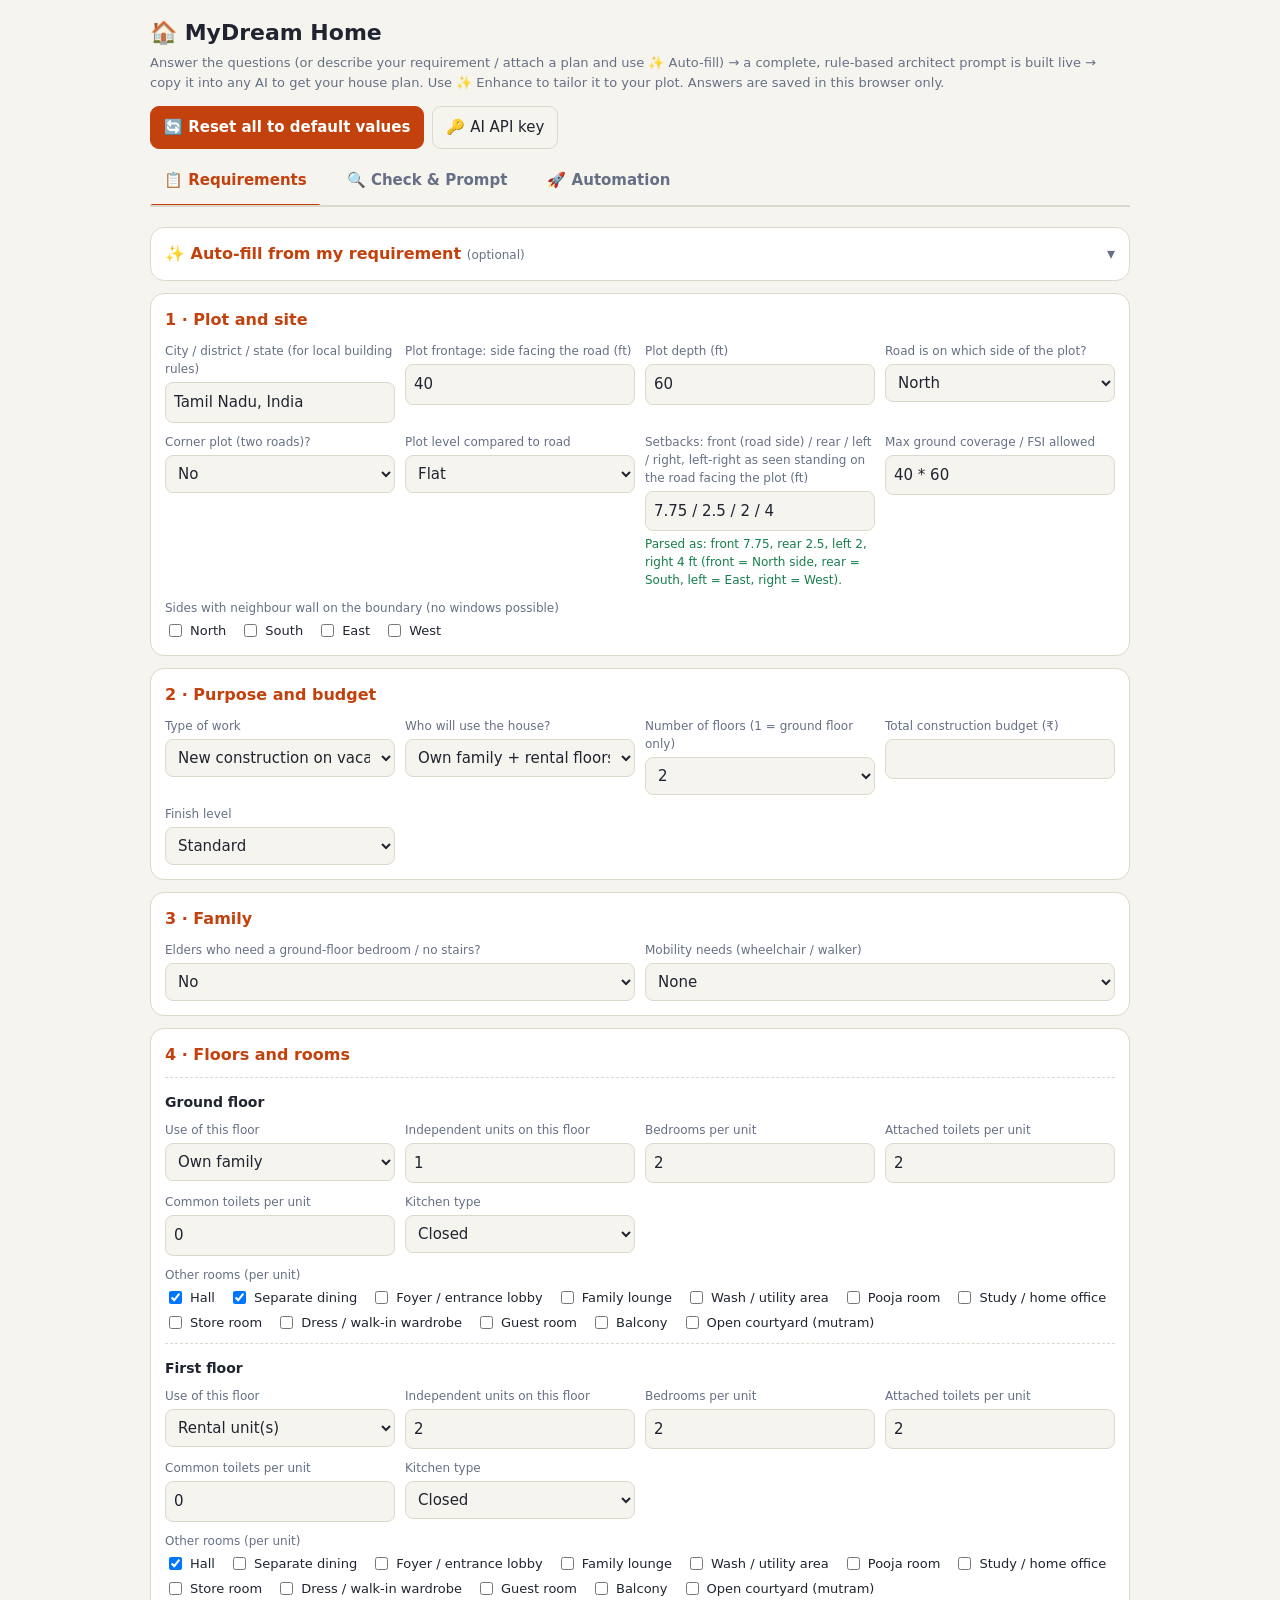
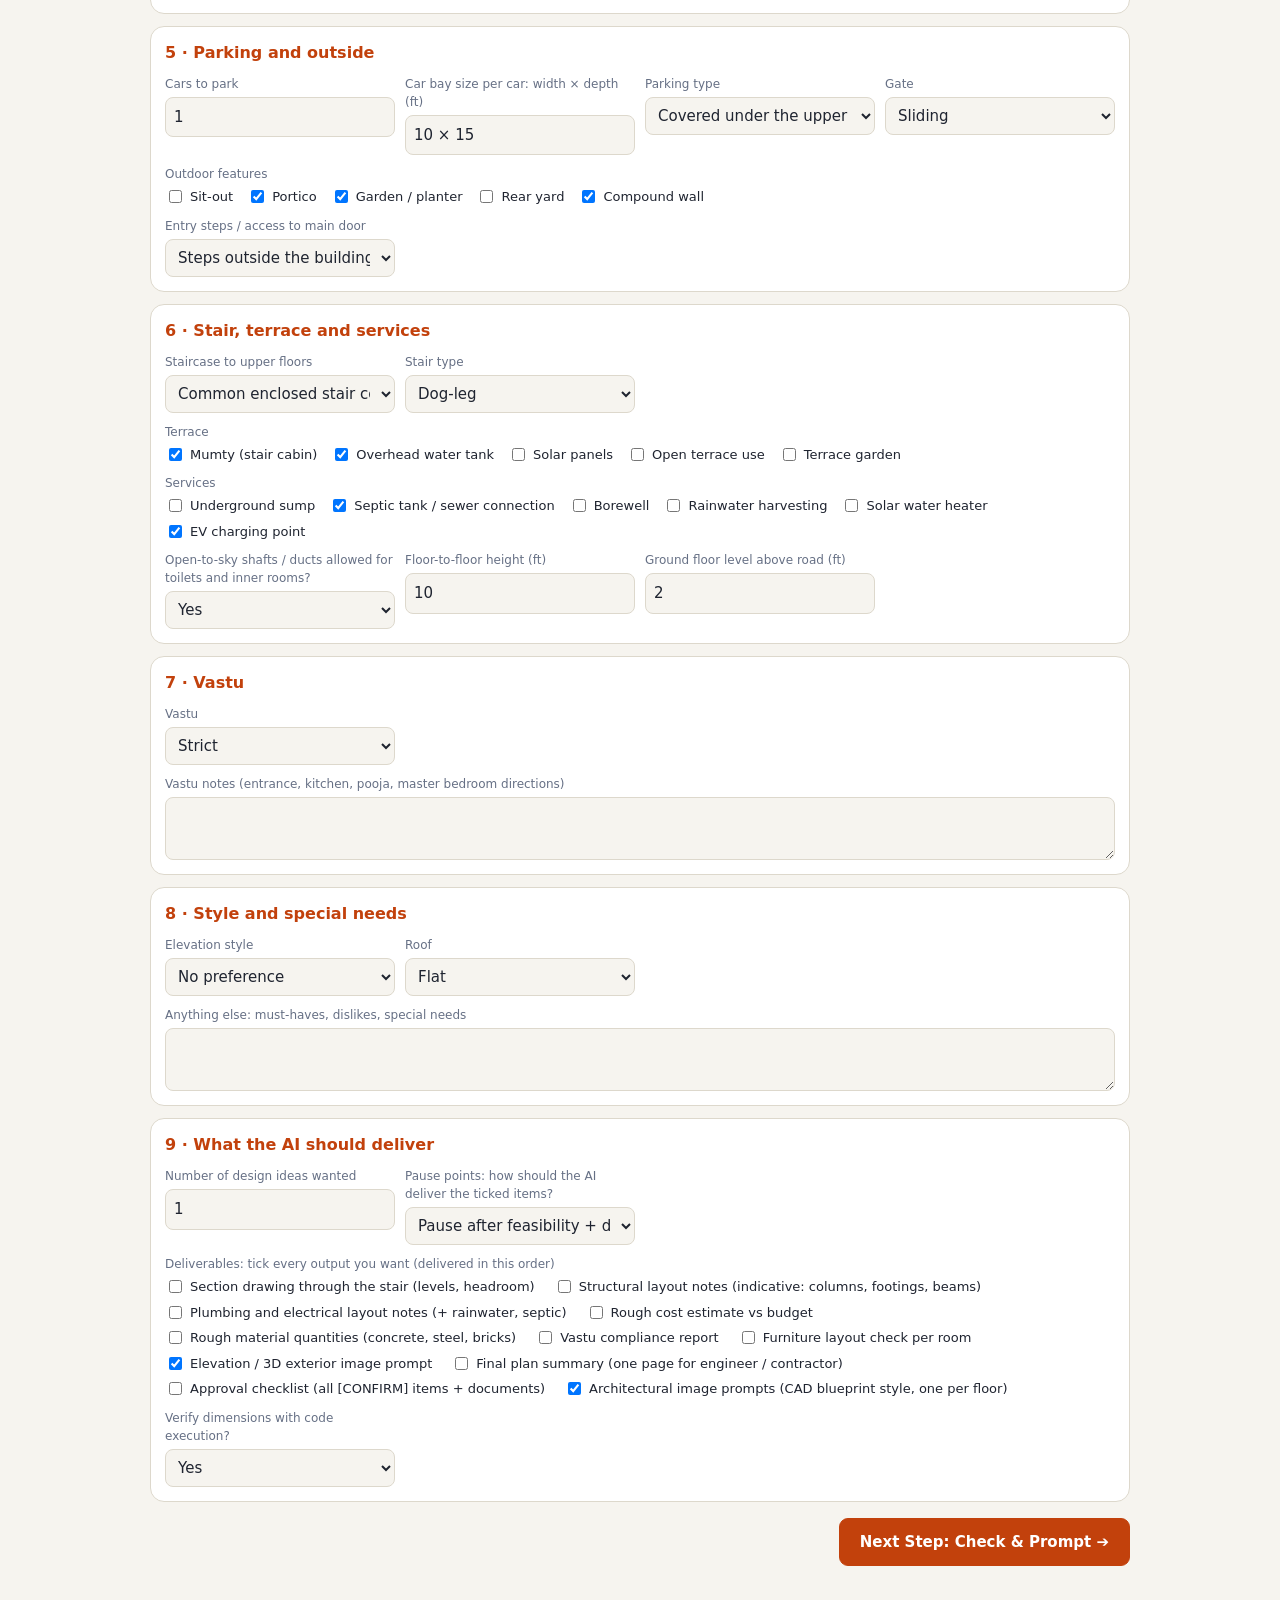
==== commit 38d719d0: "feat: implement multi-provider API, automation pipeline, and layout tabs" ====
--- a/index.html
+++ b/index.html
@@ -33,12 +33,15 @@
                     spend limit,
                     and never
                     share a file that has your key typed in.</p>
-                <h3 style="margin: 15px 0 10px; font-size: 14px; border-bottom: 1px solid var(--ln); padding-bottom: 5px;">API Keys</h3>
+                <h3
+                    style="margin: 15px 0 10px; font-size: 14px; border-bottom: 1px solid var(--ln); padding-bottom: 5px;">
+                    API Keys</h3>
                 <div class="g" style="grid-template-columns: 1fr;">
                     <div class="f">
                         <label>Claude API key</label>
                         <div style="display:flex;gap:8px">
-                            <input id="ak-ant" type="password" autocomplete="off" placeholder="sk-ant-..." style="flex:1">
+                            <input id="ak-ant" type="password" autocomplete="off" placeholder="sk-ant-..."
+                                style="flex:1">
                             <button class="p" id="ak-save-ant">Save</button>
                             <button id="ak-del-ant">🗑 Remove</button>
                         </div>
@@ -46,14 +49,26 @@
                     <div class="f">
                         <label>OpenAI API key</label>
                         <div style="display:flex;gap:8px">
-                            <input id="ak-ope" type="password" autocomplete="off" placeholder="sk-proj-..." style="flex:1">
+                            <input id="ak-ope" type="password" autocomplete="off" placeholder="sk-proj-..."
+                                style="flex:1">
                             <button class="p" id="ak-save-ope">Save</button>
                             <button id="ak-del-ope">🗑 Remove</button>
                         </div>
                     </div>
-                </div>
-
-                <h3 style="margin: 15px 0 10px; font-size: 14px; border-bottom: 1px solid var(--ln); padding-bottom: 5px;">Feature Settings</h3>
+                    <div class="f">
+                        <label>KIE API key</label>
+                        <div style="display:flex;gap:8px">
+                            <input id="ak-kie" type="password" autocomplete="off" placeholder="sk-kie-..."
+                                style="flex:1">
+                            <button class="p" id="ak-save-kie">Save</button>
+                            <button id="ak-del-kie">🗑 Remove</button>
+                        </div>
+                    </div>
+                </div>
+
+                <h3
+                    style="margin: 15px 0 10px; font-size: 14px; border-bottom: 1px solid var(--ln); padding-bottom: 5px;">
+                    Feature Settings</h3>
                 <div class="g">
                     <div class="f"><label>Auto-fill AI</label>
                         <div style="display:flex;gap:4px">
@@ -65,7 +80,7 @@
                         </div>
                     </div>
                     <div class="f"><label>Checker AI</label>
-                         <div style="display:flex;gap:4px">
+                        <div style="display:flex;gap:4px">
                             <select id="prov-ck" style="width:40%">
                                 <option value="anthropic">Claude</option>
                                 <option value="openai">OpenAI</option>
@@ -73,7 +88,7 @@
                             <select id="mod-ck" style="flex:1"></select>
                         </div>
                     </div>
-                    <div class="f" style="grid-column: 1 / -1;"><label>Enhance AI</label>
+                    <div class="f"><label>Enhance AI</label>
                         <div style="display:flex;gap:4px">
                             <select id="prov-en" style="width:40%">
                                 <option value="anthropic">Claude</option>
@@ -82,8 +97,27 @@
                             <select id="mod-en" style="flex:1"></select>
                         </div>
                     </div>
-                </div>
-                
+                    <div class="f"><label>Automation Text AI</label>
+                        <div style="display:flex;gap:4px">
+                            <select id="prov-run-txt" style="width:40%">
+                                <option value="anthropic">Claude</option>
+                                <option value="openai">OpenAI</option>
+                            </select>
+                            <!-- TODO (Technical): Populate these options dynamically from api.js -->
+                            <select id="mod-run-txt" style="flex:1"></select>
+                        </div>
+                    </div>
+                    <div class="f" style="grid-column: 1 / -1;"><label>Automation Image AI</label>
+                        <div style="display:flex;gap:4px">
+                            <select id="prov-run-img" style="width:40%">
+                                <option value="openai">OpenAI</option>
+                                <option value="kie">KIE.ai</option>
+                            </select>
+                            <select id="mod-run-img" style="flex:1"></select>
+                        </div>
+                    </div>
+                </div>
+
                 <div class="bar" style="margin:10px 0 0"><span id="ak-st"></span></div>
             </div>
         </div>
@@ -96,97 +130,210 @@
                 <div id="ch"></div>
             </div>
         </div>
-        <section class="card af" id="af">
-            <details id="af-d">
-                <summary>
-                    <h2>✨ Auto-fill from my requirement <span
-                            style="font-weight:400;color:var(--mu);font-size:12px">(optional)</span></h2>
-                </summary>
-                <p class="sub" style="margin-bottom:10px">Type your requirement (Tamil / Tanglish / English) and/or
-                    attach a
-                    blueprint, an engineer's plan, a sketch or notes. Only the form fields below get updated; the prompt
-                    itself is
-                    never edited. Anything you don't mention keeps its current value.</p>
-                <textarea id="rq"
-                    placeholder="e.g. 30 x 40 plot, road on the north side, single floor, 3 bedrooms, only for own family, car parking inside"></textarea>
-                <div class="drop" id="dz"><label class="pick">🖼 Photo / image<input type="file" id="fi" multiple
-                            accept="image/*"></label><label class="pick">📄 PDF / text file<input type="file" id="fp"
-                            multiple accept="application/pdf,.pdf,.txt,.md,.csv,.json,text/plain"></label><br><span
-                        id="dzh">Images, PDF, TXT /
-                        MD / CSV</span><br><span style="font-size:12px">You can also drop files here or paste a
-                        screenshot.</span>
-                </div>
-                <div class="fchips" id="fch"></div>
-                <div class="bar" style="margin:10px 0 0"><button class="p" id="af-go" disabled>✨ Fill the
-                        form</button><button id="af-undo" style="display:none">↩ Undo auto-fill</button><button
-                        id="af-cc">📋 Copy prompt for Claude
-                        chat</button><span id="af-st"></span></div>
-                <p class="sub" style="margin:8px 0 0;font-size:12px">File picker not opening (some mobile apps block
-                    it)? Tap
-                    “Copy prompt for Claude chat”, send it in a normal Claude chat together with your files, then paste
-                    Claude’s
-                    JSON reply into the box above and tap Fill. A pasted JSON is applied directly, with the same checks.
-                </p>
-                <div id="af-res"></div>
-            </details>
-        </section>
-        <div id="form"></div>
-        <section class="card" id="ck">
-            <p class="sub" style="margin-bottom:10px">Finished the form? Claude reads every answer above and lists what
-                will
-                clash when your plan is created, and how to fix each one. Your answers are not changed.</p>
-            <div class="bar" style="margin:0 0 4px"><button class="p" id="ck-go">🔍 Check values with AI</button><span
-                    id="ck-st"></span></div>
-            <div id="ck-res"></div>
-        </section>
-        <section class="card" id="pr">
-            <h2>Your prompt</h2>
-            <div class="bar"><button class="p" id="vp">👁️ View prompt</button><button class="p" id="cp">📋 Copy prompt</button><button class="p" id="en" disabled>✨
-                    Enhance for
-                    my plot</button><button id="un" style="display:none">↩ Restore original</button><button
-                    id="rs">Reset
-                    form</button><span id="st"></span></div>
-            <details id="enr"
-                style="margin:0 0 10px;font-size:12px;color:var(--mu);border:1px solid var(--ln);border-radius:8px;padding:8px 10px">
-                <summary style="cursor:pointer;color:var(--er)">⚠ Known risk: ✨ Enhance can change things the checker
-                    does not
-                    guard</summary>
-                <p style="margin:8px 0 4px"><b>What is checked.</b> After Enhance, the program only confirms that the
-                    “locked”
-                    lines still appear word-for-word (location, plot, plot extent, floors, one line per floor, setbacks
-                    +
-                    envelope, parking: 9 lines with the default 2 floors) and that the length is 300–30,000 characters.
-                    It also
-                    confirms that every ticked deliverable name and PART marker is still present. If those pass, the
-                    rewrite is
-                    accepted.</p>
-                <p style="margin:4px 0"><b>What is NOT checked</b> (Claude may reword, weaken or drop these, and the
-                    prompt is
-                    still accepted): budget and finish level, special requests, slope, coverage / FSI, new-or-old work
-                    and use,
-                    family / mobility, levels (plinth, floor height), stair details, outdoor / terrace / services,
-                    style, roof,
-                    wall / door / column / room-minimum values, blocked boundary sides, shafts, Vastu, and the mandatory
-                    rules
-                    themselves (STAIR LOCK, stack lock, no questions, number of designs, “nothing verified unless the
-                    script
-                    printed it”). The meta-prompt asks Claude to keep them, but no code enforces it.</p>
-                <p style="margin:4px 0"><b>Stale result.</b> If you edit the form or run Auto-fill while Enhance is
-                    still
-                    running, the old request is not cancelled. Its reply is checked against the old answers and then
-                    shown, so the
-                    enhanced prompt can reflect values you have already changed.</p>
-                <p style="margin:4px 0"><b>“Changes” list.</b> It is Claude's own summary of its edit, not a diff, so it
-                    can be
-                    incomplete.</p>
-                <p style="margin:4px 0 0"><b>What to do.</b> Treat Enhanced text as a draft: compare it with the
-                    original (↩
-                    Restore original) before copying, and re-check any parameter you care about that is not in the
-                    locked list
-                    above.</p>
-            </details>
-            <div id="blk"></div>
-        </section>
+
+        <!-- Main Navigation Tabs -->
+        <div class="main-tabs">
+            <button class="main-tab-btn active" data-target="tab-req">📋 Requirements</button>
+            <!-- TODO (Technical): Optional - Add an indicator here if there are checker errors -->
+            <button class="main-tab-btn" data-target="tab-chk-pr" id="tab-btn-chk">🔍 Check & Prompt</button>
+            <button class="main-tab-btn" data-target="tab-auto">🚀 Automation</button>
+        </div>
+
+        <!-- Tab 1: Requirements -->
+        <div id="tab-req" class="main-tab-content" style="display:block;">
+            <section class="card af" id="af">
+                <details id="af-d">
+                    <summary>
+                        <h2>✨ Auto-fill from my requirement <span
+                                style="font-weight:400;color:var(--mu);font-size:12px">(optional)</span></h2>
+                    </summary>
+                    <p class="sub" style="margin-bottom:10px">Type your requirement (Tamil / Tanglish / English) and/or
+                        attach a
+                        blueprint, an engineer's plan, a sketch or notes. Only the form fields below get updated; the
+                        prompt
+                        itself is
+                        never edited. Anything you don't mention keeps its current value.</p>
+                    <textarea id="rq"
+                        placeholder="e.g. 30 x 40 plot, road on the north side, single floor, 3 bedrooms, only for own family, car parking inside"></textarea>
+                    <div class="drop" id="dz"><label class="pick">🖼 Photo / image<input type="file" id="fi" multiple
+                                accept="image/*"></label><label class="pick">📄 PDF / text file<input type="file"
+                                id="fp" multiple
+                                accept="application/pdf,.pdf,.txt,.md,.csv,.json,text/plain"></label><br><span
+                            id="dzh">Images, PDF, TXT /
+                            MD / CSV</span><br><span style="font-size:12px">You can also drop files here or paste a
+                            screenshot.</span>
+                    </div>
+                    <div class="fchips" id="fch"></div>
+                    <div class="bar" style="margin:10px 0 0"><button class="p" id="af-go" disabled>✨ Fill the
+                            form</button><button id="af-undo" style="display:none">↩ Undo auto-fill</button><button
+                            id="af-cc">📋 Copy prompt for Claude
+                            chat</button><span id="af-st"></span></div>
+                    <p class="sub" style="margin:8px 0 0;font-size:12px">File picker not opening (some mobile apps block
+                        it)? Tap
+                        “Copy prompt for Claude chat”, send it in a normal Claude chat together with your files, then
+                        paste
+                        Claude’s
+                        JSON reply into the box above and tap Fill. A pasted JSON is applied directly, with the same
+                        checks.
+                    </p>
+                    <div id="af-res"></div>
+                </details>
+            </section>
+            <div id="form"></div>
+            <div class="bar" style="margin-top: 16px; justify-content: flex-end;">
+                <button class="p" onclick="document.getElementById('tab-btn-chk').click()"
+                    style="padding: 12px 20px; font-size: 15px;">Next Step: Check & Prompt ➔</button>
+            </div>
+        </div> <!-- End Tab 1 -->
+
+        <!-- Tab 2: Check & Prompt -->
+        <div id="tab-chk-pr" class="main-tab-content" style="display:none;">
+            <section class="card" id="ck">
+                <p class="sub" style="margin-bottom:10px">Finished the form? Claude reads every answer above and lists
+                    what
+                    will
+                    clash when your plan is created, and how to fix each one. Your answers are not changed.</p>
+                <div class="bar" style="margin:0 0 4px"><button class="p" id="ck-go">🔍 Check values with
+                        AI</button><span id="ck-st"></span></div>
+                <div id="ck-res"></div>
+            </section>
+            <section class="card" id="pr">
+                <h2>Your prompt</h2>
+                <div class="bar"><button class="p" id="vp">👁️ View prompt</button><button class="p" id="cp">📋 Copy
+                        prompt</button><button class="p" id="en" disabled>✨
+                        Enhance for
+                        my plot</button><button id="un" style="display:none">↩ Restore original</button><button
+                        id="rs">Reset
+                        form</button><span id="st"></span></div>
+                <details id="enr"
+                    style="margin:0 0 10px;font-size:12px;color:var(--mu);border:1px solid var(--ln);border-radius:8px;padding:8px 10px">
+                    <summary style="cursor:pointer;color:var(--er)">⚠ Known risk: ✨ Enhance can change things the
+                        checker
+                        does not
+                        guard</summary>
+                    <p style="margin:8px 0 4px"><b>What is checked.</b> After Enhance, the program only confirms that
+                        the
+                        “locked”
+                        lines still appear word-for-word (location, plot, plot extent, floors, one line per floor,
+                        setbacks
+                        +
+                        envelope, parking: 9 lines with the default 2 floors) and that the length is 300–30,000
+                        characters.
+                        It also
+                        confirms that every ticked deliverable name and PART marker is still present. If those pass, the
+                        rewrite is
+                        accepted.</p>
+                    <p style="margin:4px 0"><b>What is NOT checked</b> (Claude may reword, weaken or drop these, and the
+                        prompt is
+                        still accepted): budget and finish level, special requests, slope, coverage / FSI, new-or-old
+                        work
+                        and use,
+                        family / mobility, levels (plinth, floor height), stair details, outdoor / terrace / services,
+                        style, roof,
+                        wall / door / column / room-minimum values, blocked boundary sides, shafts, Vastu, and the
+                        mandatory
+                        rules
+                        themselves (STAIR LOCK, stack lock, no questions, number of designs, “nothing verified unless
+                        the
+                        script
+                        printed it”). The meta-prompt asks Claude to keep them, but no code enforces it.</p>
+                    <p style="margin:4px 0"><b>Stale result.</b> If you edit the form or run Auto-fill while Enhance is
+                        still
+                        running, the old request is not cancelled. Its reply is checked against the old answers and then
+                        shown, so the
+                        enhanced prompt can reflect values you have already changed.</p>
+                    <p style="margin:4px 0"><b>“Changes” list.</b> It is Claude's own summary of its edit, not a diff,
+                        so it
+                        can be
+                        incomplete.</p>
+                    <p style="margin:4px 0 0"><b>What to do.</b> Treat Enhanced text as a draft: compare it with the
+                        original (↩
+                        Restore original) before copying, and re-check any parameter you care about that is not in the
+                        locked list
+                        above.</p>
+                </details>
+                <div id="blk"></div>
+            </section>
+            <div class="bar" style="margin-top: 16px; justify-content: flex-end;">
+                <button class="p" onclick="document.querySelector('[data-target=\'tab-auto\']').click()"
+                    style="padding: 12px 20px; font-size: 15px;">Next Step: Automate Generation ➔</button>
+            </div>
+        </div> <!-- End Tab 2 -->
+
+        <!-- Tab 3: Automation -->
+        <div id="tab-auto" class="main-tab-content" style="display:none;">
+            <section class="card" id="run-auto">
+                <h2>🚀 AI Architect & Automation</h2>
+                <p class="sub" style="margin-bottom:12px">Automatically generate the final text plan, extract image
+                    prompts, generate floor plans & 3D elevations, and refine the design via chat.</p>
+
+                <div class="g" style="margin-bottom: 14px">
+                    <div class="f wd">
+                        <label>Automation Steps</label>
+                        <div class="chk">
+                            <label><input type="checkbox" id="run-chk-txt" checked disabled> 🔒 Generate Text Report
+                                (Base Plan)</label>
+                            <label><input type="checkbox" id="run-chk-img" checked> 🖼️ Auto-generate Images (Detects
+                                image prompts in the report)</label>
+                            <label><input type="checkbox" id="run-chk-pdf"> 📄 Export to PDF when finished</label>
+                        </div>
+                    </div>
+                </div>
+
+                <div class="bar" style="margin-bottom: 0; display:flex; gap:8px;">
+                    <button class="p" id="run-go" style="flex:1; padding: 14px; font-size: 16px;">🚀 Start
+                        Automated AI Generation</button>
+                    <button class="p" id="run-cancel" style="display:none; flex:1; padding: 14px; font-size: 16px; background-color: var(--er);">🛑 Abort / Cancel</button>
+                </div>
+                <div id="run-cost" style="text-align:center; font-size: 13px; color: var(--mu); margin-top: 8px;">Estimated calls: ~4 to 6 (depending on floors)</div>
+                <!-- TODO (Technical): Update this status text dynamically based on the current step (e.g. "Generating text...", "Extracting image prompts...") -->
+                <div id="run-st"
+                    style="text-align:center; font-size: 13px; color: var(--mu); margin-top: 8px; min-height: 20px;">
+                </div>
+
+                <!-- Results Dashboard (Hidden initially, shown after click) -->
+                <div id="run-dash"
+                    style="display:none; margin-top: 16px; border-top: 1px solid var(--ln); padding-top: 16px;">
+                    <div class="tabs">
+                        <button class="tab-btn active" data-target="tab-text">📄 Text Report</button>
+                        <!-- TODO (Technical): Update the count in the tab dynamically once images are generated -->
+                        <button class="tab-btn" data-target="tab-imgs">🖼️ Images (0)</button>
+                        <button class="tab-btn" data-target="tab-chat">💬 Chat</button>
+                    </div>
+
+                    <div id="tab-text" class="tab-content" style="display:block;">
+                        <!-- TODO (Technical): Render the markdown/text response from the AI here -->
+                        <div id="run-out"
+                            style="white-space: pre-wrap; font: 13.5px/1.6 system-ui; max-height: 500px; overflow-y: auto; background: var(--bg); padding: 14px; border-radius: 8px; border: 1px solid var(--ln);">
+                            <i>Text Report will appear here once generated...</i></div>
+                    </div>
+
+                    <div id="tab-imgs" class="tab-content" style="display:none;">
+                        <!-- TODO (Technical): Populate this grid with generated images and their corresponding prompts -->
+                        <div id="run-img-grid" class="g"
+                            style="grid-template-columns: repeat(auto-fill, minmax(220px, 1fr)); gap: 12px;">
+                            <div
+                                style="color:var(--mu); font-size: 13px; padding: 30px; text-align:center; grid-column: 1/-1;">
+                                Images will appear here once the AI text report is analyzed and generated.</div>
+                        </div>
+                    </div>
+
+                    <div id="tab-chat" class="tab-content" style="display:none;">
+                        <!-- TODO (Technical): Append user and AI chat bubbles here -->
+                        <div id="run-chat-hist"
+                            style="max-height: 400px; overflow-y: auto; margin-bottom: 12px; display:flex; flex-direction:column; gap:10px; padding: 10px; background: var(--bg); border: 1px solid var(--ln); border-radius: 8px;">
+                            <div style="color:var(--mu); font-size: 13px; text-align:center; padding: 10px;">Chat
+                                history empty.</div>
+                        </div>
+                        <div style="display:flex; gap:8px;">
+                            <input type="text" id="run-chat-in"
+                                placeholder="Ask for modifications or ask questions about the plan..." style="flex:1;">
+                            <button class="p" id="run-chat-send">Send</button>
+                        </div>
+                    </div>
+                </div>
+            </section>
+        </div> <!-- End Tab 3 -->
     </div>
     <script src="js/constants.js"></script>
     <script src="js/state.js"></script>
--- a/style.css
+++ b/style.css
@@ -524,3 +524,88 @@
 .ct td.in {
     font-weight: 600
 }
+
+
+/* Automation Section Tabs */
+.tabs {
+    display: flex;
+    gap: 8px;
+    border-bottom: 1px solid var(--ln);
+    margin-bottom: 12px;
+}
+.tab-btn {
+    background: transparent;
+    border: none;
+    border-bottom: 2px solid transparent;
+    color: var(--mu);
+    padding: 8px 12px;
+    border-radius: 0;
+    font-weight: 500;
+    cursor: pointer;
+    font-size: 14px;
+}
+.tab-btn:hover {
+    color: var(--tx);
+}
+.tab-btn.active {
+    color: var(--ac);
+    border-bottom-color: var(--ac);
+}
+.tab-content {
+    display: none;
+}
+.tab-content[style*="display: block"], .tab-content[style*="display:block"] {
+    display: block;
+}
+
+
+/* Main Layout Tabs */
+.main-tabs {
+    display: flex;
+    gap: 12px;
+    margin-bottom: 20px;
+    border-bottom: 2px solid var(--ln);
+    overflow-x: auto;
+    padding-bottom: 4px;
+}
+.main-tabs::-webkit-scrollbar {
+    display: none;
+}
+.main-tab-btn {
+    background: transparent;
+    border: none;
+    color: var(--mu);
+    padding: 10px 14px;
+    border-radius: 8px 8px 0 0;
+    font-weight: 600;
+    cursor: pointer;
+    font-size: 15px;
+    white-space: nowrap;
+    position: relative;
+}
+.main-tab-btn:hover {
+    color: var(--tx);
+    background: rgba(0,0,0,0.03);
+}
+.main-tab-btn.active {
+    color: var(--ac);
+    background: transparent;
+}
+.main-tab-btn.active::after {
+    content: "";
+    position: absolute;
+    bottom: -6px;
+    left: 0;
+    width: 100%;
+    height: 3px;
+    background: var(--ac);
+    border-radius: 3px 3px 0 0;
+}
+.main-tab-content {
+    display: none;
+    animation: fadeIn 0.2s ease-in;
+}
+@keyframes fadeIn {
+    from { opacity: 0; transform: translateY(4px); }
+    to { opacity: 1; transform: translateY(0); }
+}
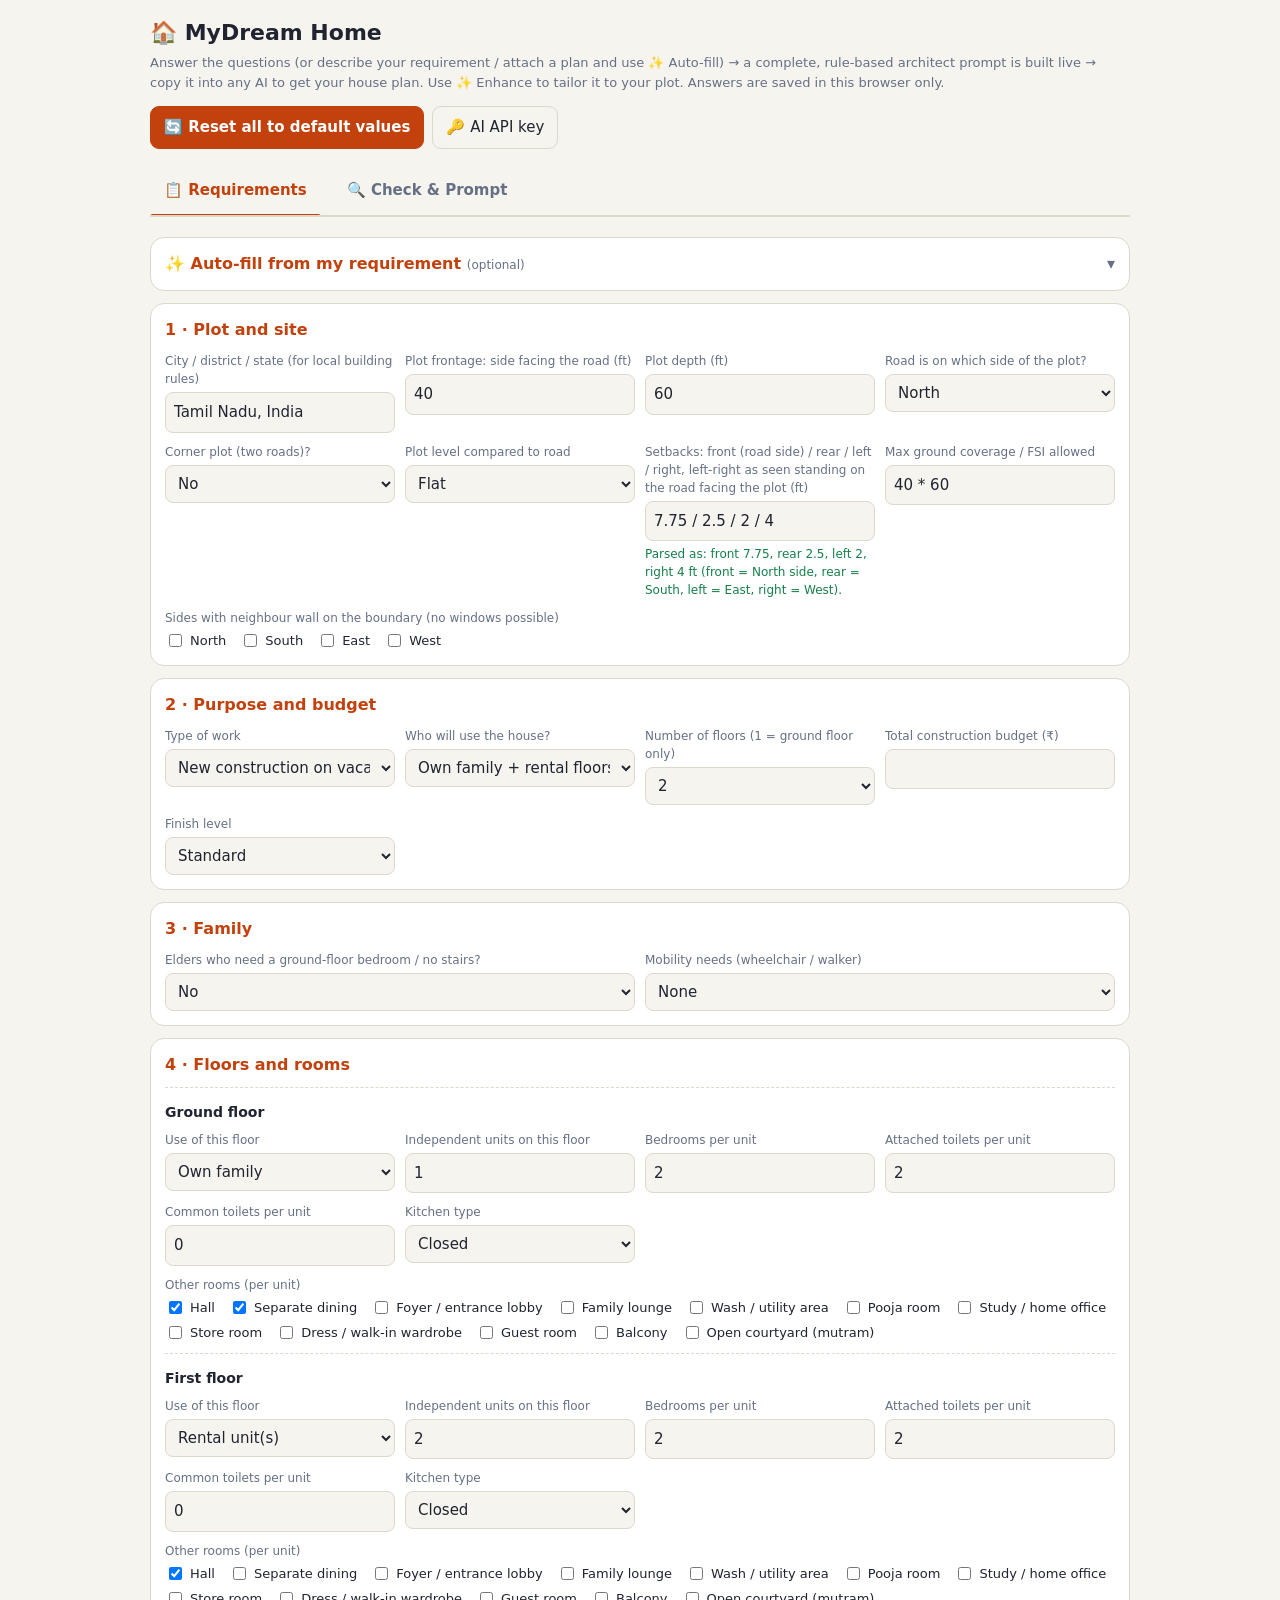
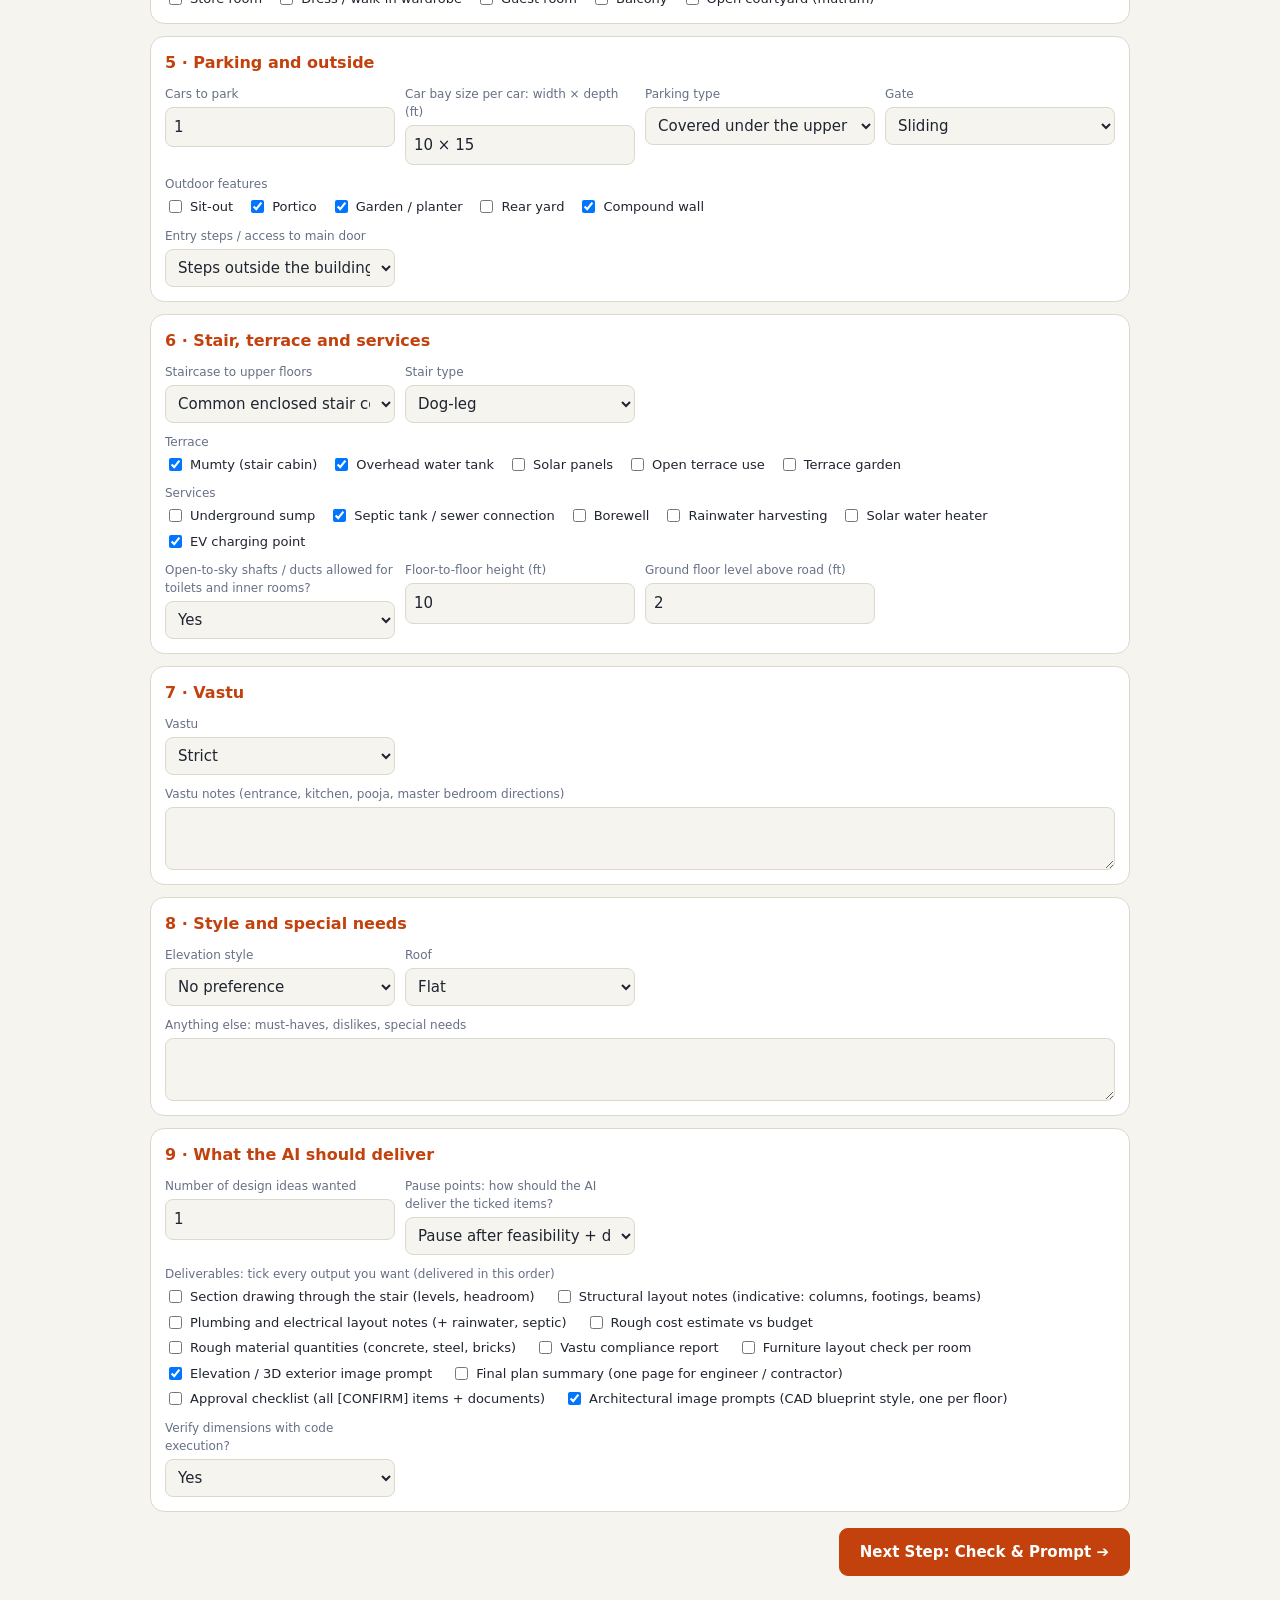
==== commit 2ddecf14: "feat: add SVG renderer, image generation tester, and automation feature toggle" ====
--- a/index.html
+++ b/index.html
@@ -97,7 +97,7 @@
                             <select id="mod-en" style="flex:1"></select>
                         </div>
                     </div>
-                    <div class="f"><label>Automation Text AI</label>
+                    <div class="f" id="auto-text-ai-conf"><label>Automation Text AI</label>
                         <div style="display:flex;gap:4px">
                             <select id="prov-run-txt" style="width:40%">
                                 <option value="anthropic">Claude</option>
@@ -105,15 +105,6 @@
                             </select>
                             <!-- TODO (Technical): Populate these options dynamically from api.js -->
                             <select id="mod-run-txt" style="flex:1"></select>
-                        </div>
-                    </div>
-                    <div class="f" style="grid-column: 1 / -1;"><label>Automation Image AI</label>
-                        <div style="display:flex;gap:4px">
-                            <select id="prov-run-img" style="width:40%">
-                                <option value="openai">OpenAI</option>
-                                <option value="kie">KIE.ai</option>
-                            </select>
-                            <select id="mod-run-img" style="flex:1"></select>
                         </div>
                     </div>
                 </div>
@@ -199,8 +190,8 @@
             </section>
             <section class="card" id="pr">
                 <h2>Your prompt</h2>
-                <div class="bar"><button class="p" id="vp">👁️ View prompt</button><button class="p" id="cp">📋 Copy
-                        prompt</button><button class="p" id="en" disabled>✨
+                <div class="bar"><button class="p" id="cp">📋 Copy
+                        prompt</button><button class="p" id="vp">👁️ View prompt</button><button class="p" id="en" disabled>✨
                         Enhance for
                         my plot</button><button id="un" style="display:none">↩ Restore original</button><button
                         id="rs">Reset
@@ -255,7 +246,7 @@
                 <div id="blk"></div>
             </section>
             <div class="bar" style="margin-top: 16px; justify-content: flex-end;">
-                <button class="p" onclick="document.querySelector('[data-target=\'tab-auto\']').click()"
+                <button id="next-step-auto-btn" class="p" onclick="document.querySelector('[data-target=\'tab-auto\']').click()"
                     style="padding: 12px 20px; font-size: 15px;">Next Step: Automate Generation ➔</button>
             </div>
         </div> <!-- End Tab 2 -->
@@ -280,6 +271,27 @@
                     </div>
                 </div>
 
+                <div class="g" style="margin-bottom: 14px">
+                    <div class="f wd">
+                        <label>Image AI Model</label>
+                        <div style="display:flex;gap:8px">
+                            <select id="prov-run-img" style="width:30%">
+                                <option value="openai">OpenAI</option>
+                                <option value="kie">KIE.ai</option>
+                            </select>
+                            <select id="mod-run-img" style="flex:1"></select>
+                        </div>
+                    </div>
+                </div>
+
+                <div class="g" id="run-img-opts-container" style="margin-bottom: 14px; display:none;">
+                    <div class="f wd">
+                        <label>Image Generation Options</label>
+                        <div id="run-img-opts" style="display:grid; grid-template-columns: repeat(auto-fit, minmax(150px, 1fr)); gap:10px;">
+                        </div>
+                    </div>
+                </div>
+
                 <div class="bar" style="margin-bottom: 0; display:flex; gap:8px;">
                     <button class="p" id="run-go" style="flex:1; padding: 14px; font-size: 16px;">🚀 Start
                         Automated AI Generation</button>
@@ -294,14 +306,22 @@
                 <!-- Results Dashboard (Hidden initially, shown after click) -->
                 <div id="run-dash"
                     style="display:none; margin-top: 16px; border-top: 1px solid var(--ln); padding-top: 16px;">
+                    <div id="run-variant-tabs" class="tabs" style="display:none; margin-bottom: 12px; border-bottom: none;"></div>
                     <div class="tabs">
-                        <button class="tab-btn active" data-target="tab-text">📄 Text Report</button>
+                        <button class="tab-btn active" data-target="tab-svg">📐 Plan SVG</button>
+                        <button class="tab-btn" data-target="tab-text">📄 Text Report</button>
                         <!-- TODO (Technical): Update the count in the tab dynamically once images are generated -->
                         <button class="tab-btn" data-target="tab-imgs">🖼️ Images (0)</button>
                         <button class="tab-btn" data-target="tab-chat">💬 Chat</button>
                     </div>
 
-                    <div id="tab-text" class="tab-content" style="display:block;">
+                    <div id="tab-svg" class="tab-content" style="display:block;">
+                        <div id="run-svg-out" style="padding: 14px; background: var(--bg); border: 1px solid var(--ln); border-radius: 8px;">
+                            <i>Plan SVG will appear here once generated...</i>
+                        </div>
+                    </div>
+
+                    <div id="tab-text" class="tab-content" style="display:none;">
                         <!-- TODO (Technical): Render the markdown/text response from the AI here -->
                         <div id="run-out"
                             style="white-space: pre-wrap; font: 13.5px/1.6 system-ui; max-height: 500px; overflow-y: auto; background: var(--bg); padding: 14px; border-radius: 8px; border: 1px solid var(--ln);">
@@ -346,6 +366,7 @@
     <script src="js/ai/autofill-run.js"></script>
     <script src="js/ai/checker.js"></script>
     <script src="js/ai/api.js"></script>
+    <script src="js/ai/svg-renderer.js"></script>
     <script src="js/main.js"></script>
 </body>
 
--- a/style.css
+++ b/style.css
@@ -567,6 +567,11 @@
     border-bottom: 2px solid var(--ln);
     overflow-x: auto;
     padding-bottom: 4px;
+    position: sticky;
+    top: 0;
+    z-index: 100;
+    background: var(--bg);
+    padding-top: 10px;
 }
 .main-tabs::-webkit-scrollbar {
     display: none;
